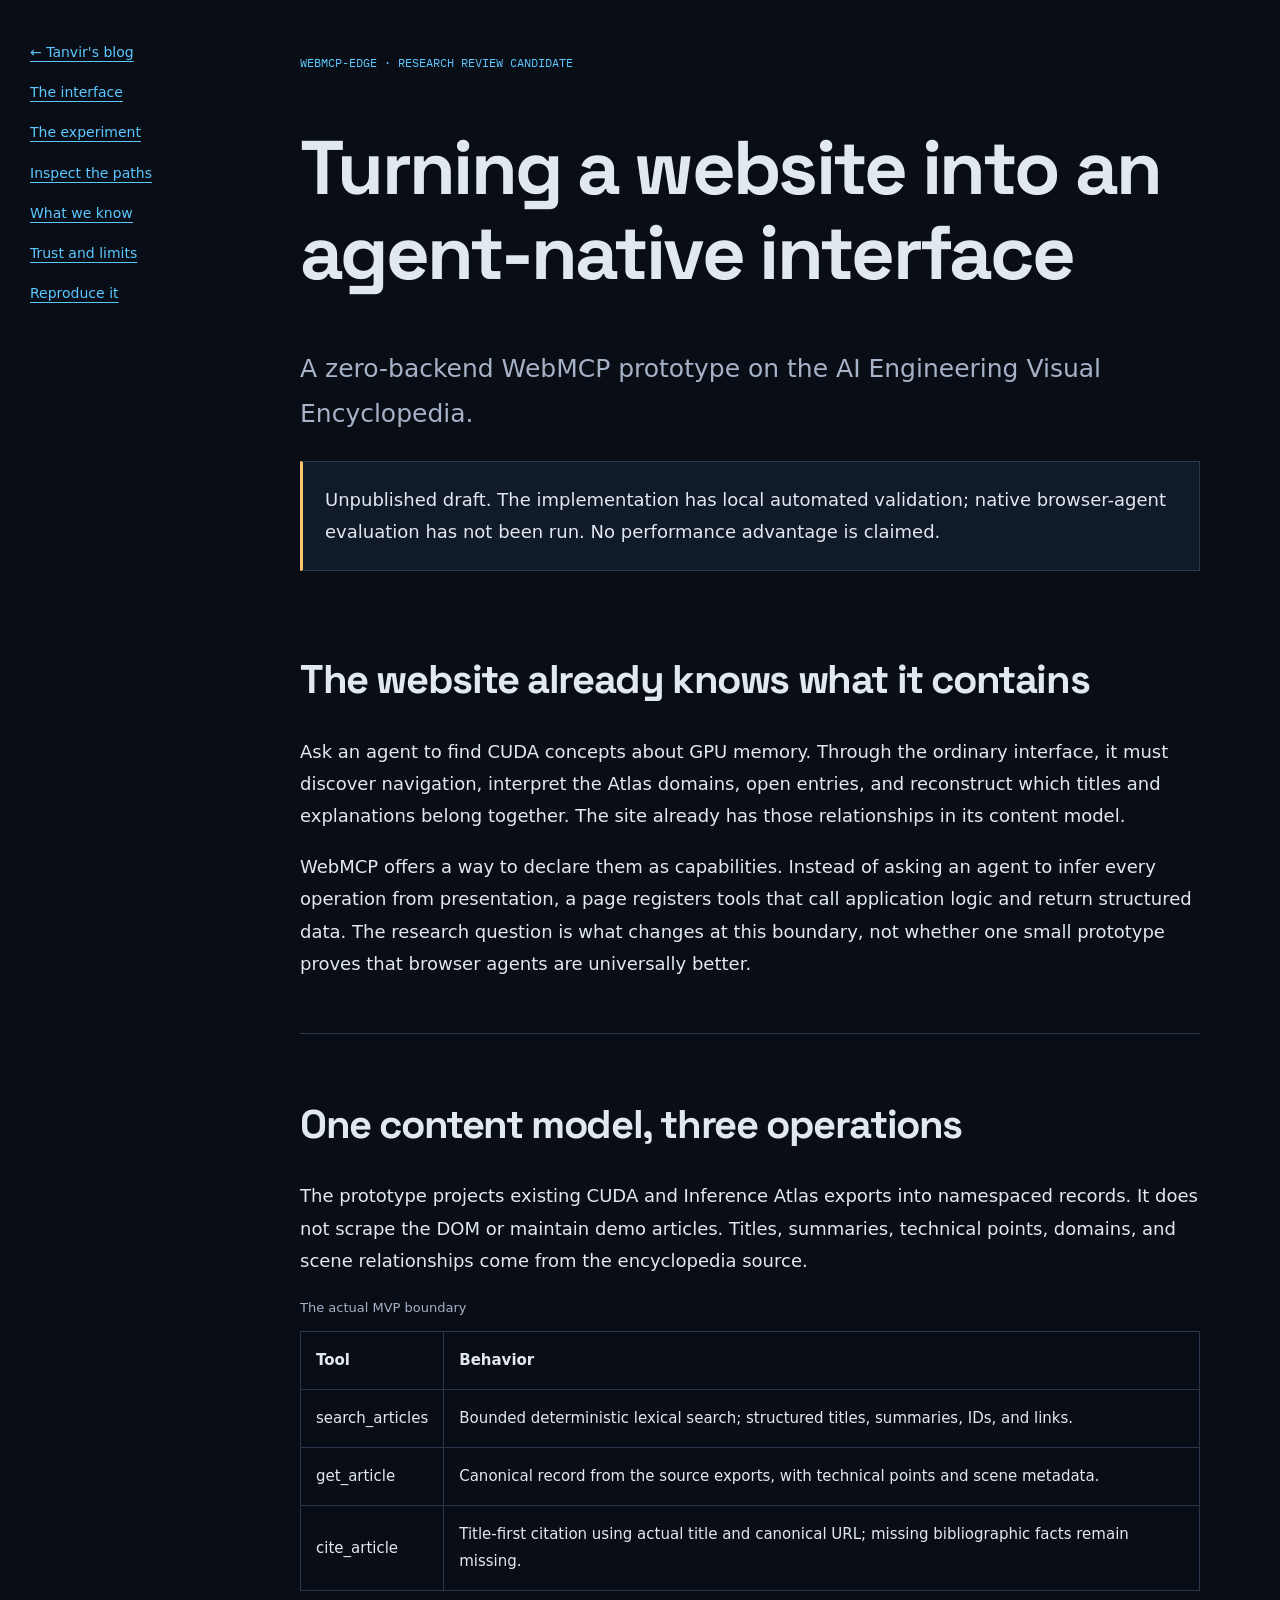
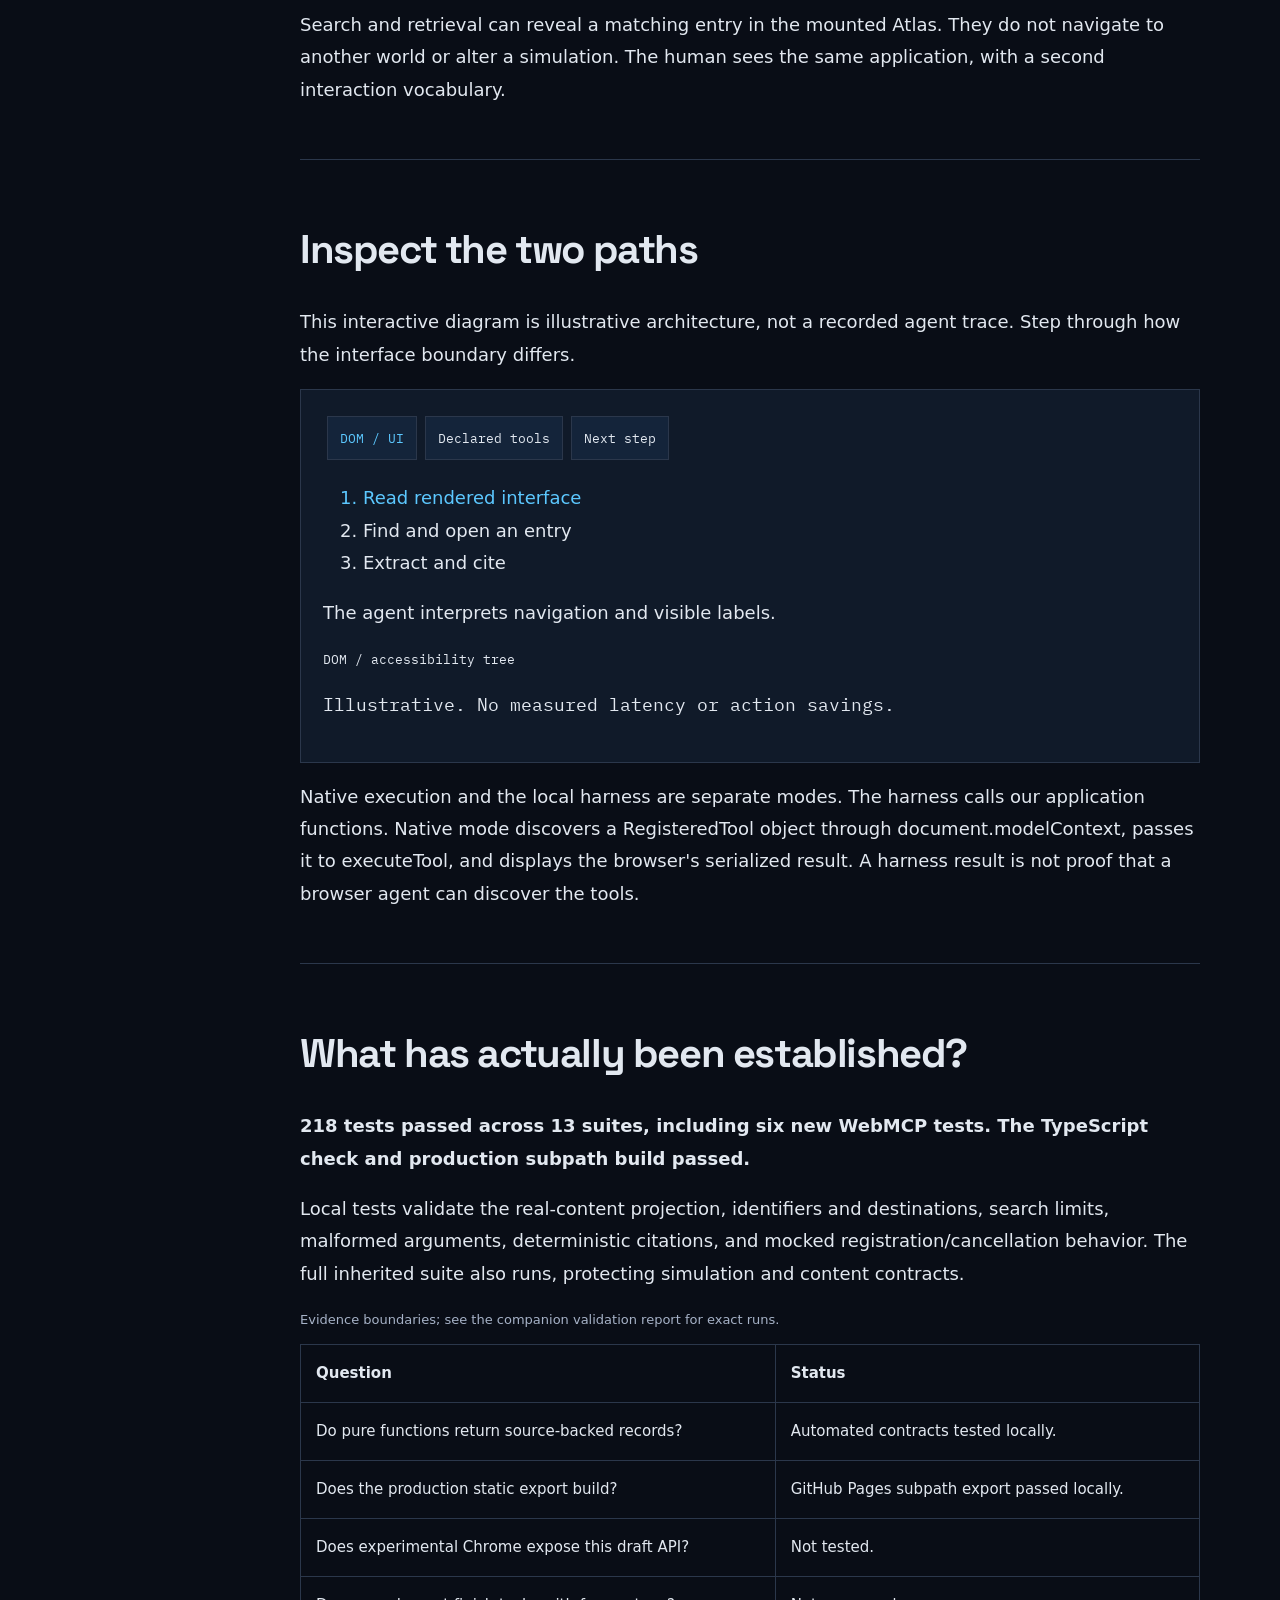
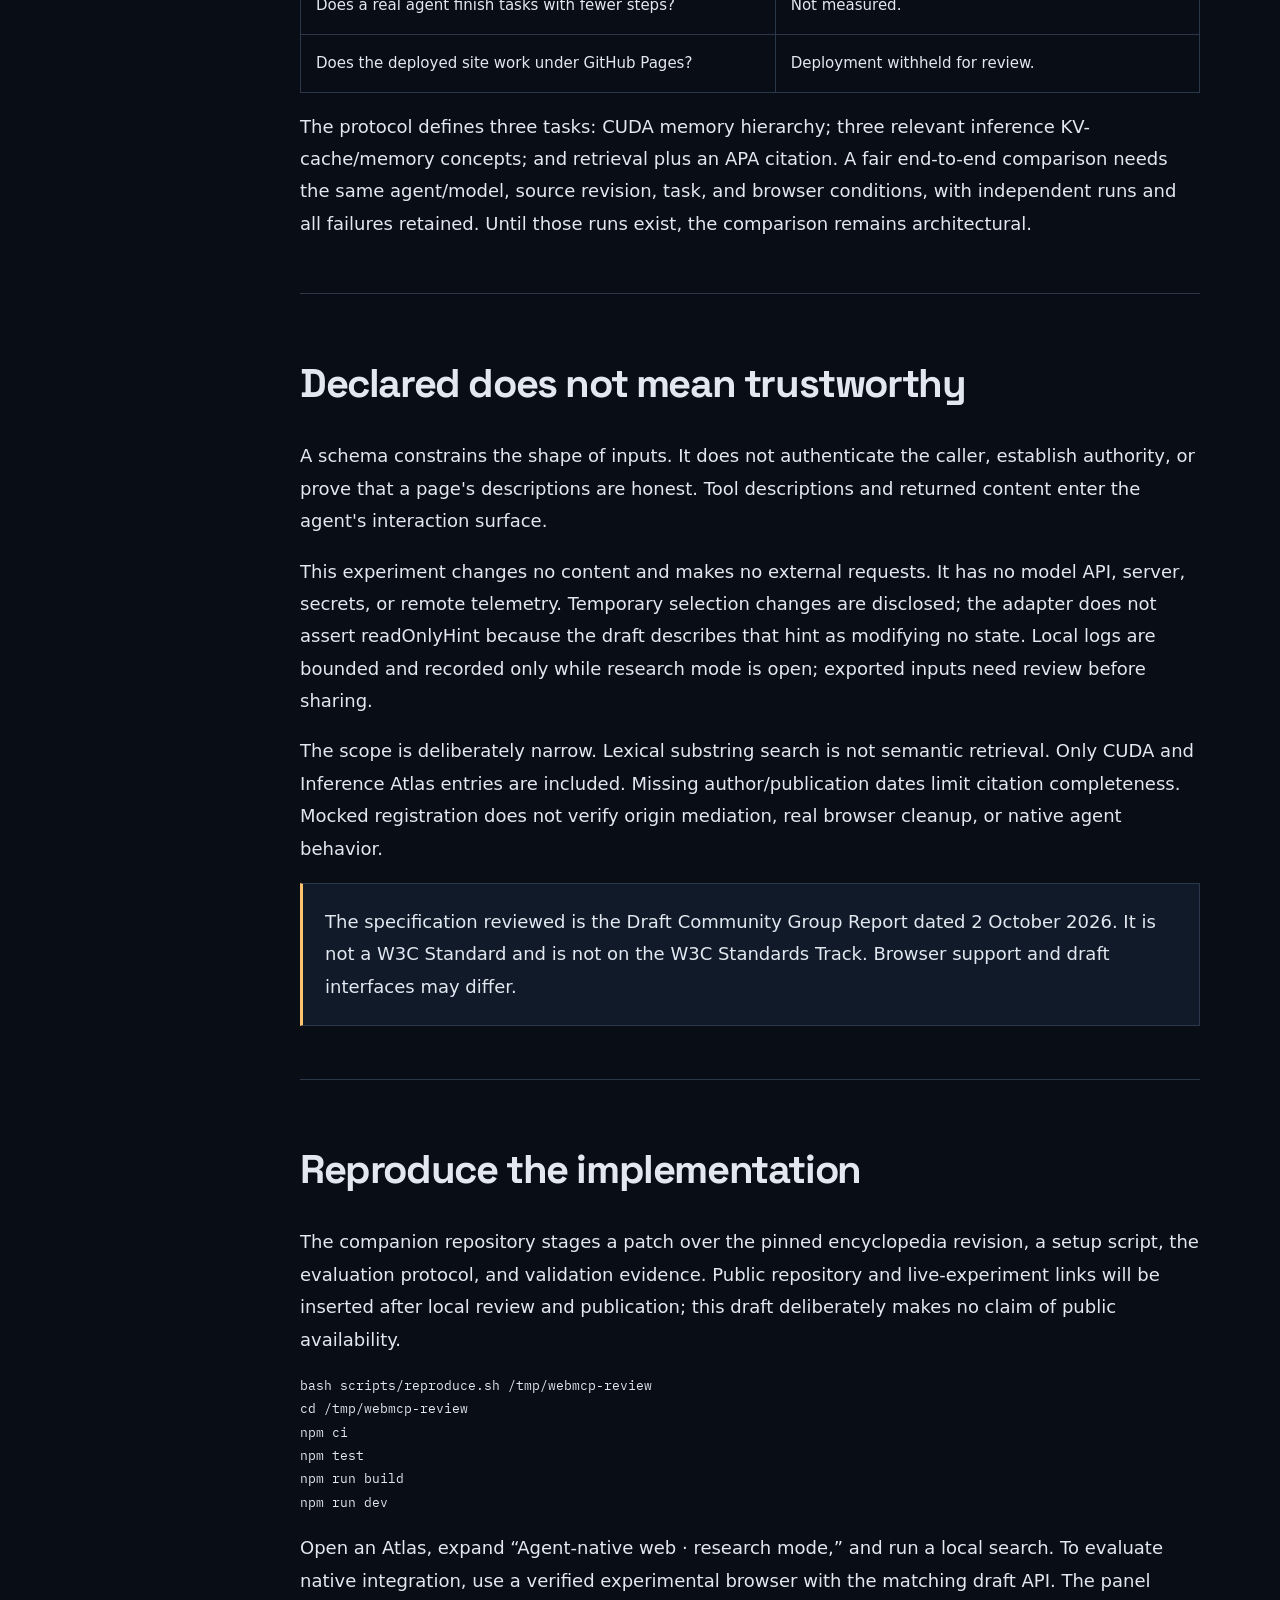
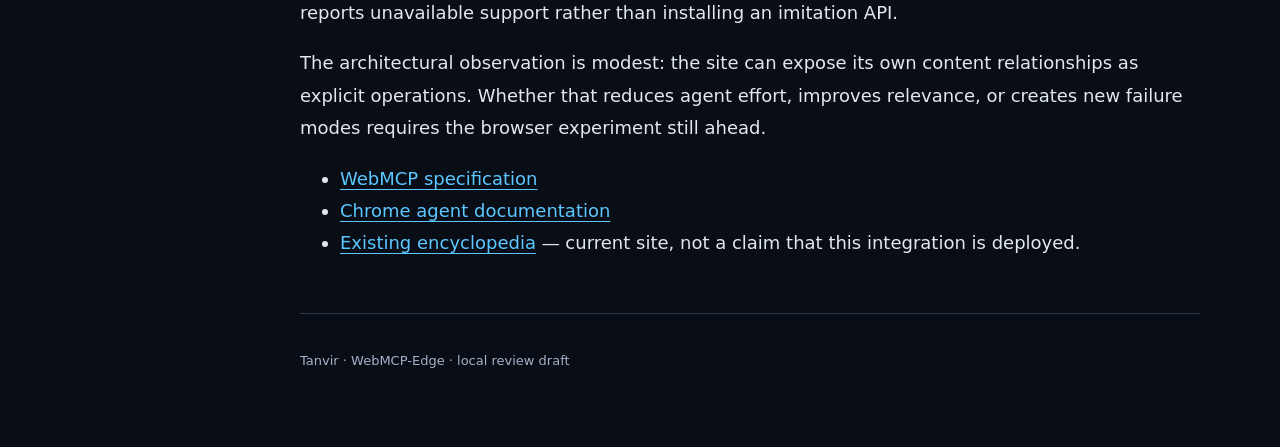
==== blog/index.html @ 154c540c "Prepare WebMCP research article and reproducible local review package" ====
<!doctype html><html lang="en"><head><meta charset="utf-8"><meta name="viewport" content="width=device-width,initial-scale=1"><title>WebMCP: Turning a Website into an Agent-Native Interface</title><meta name="description" content="A zero-backend research prototype on real CUDA and Inference content, with explicit tools, local validation, and a reproducible evaluation protocol."><link rel="stylesheet" href="assets/article.css"></head><body><a class="skip" href="#main">Skip to article</a><div class="layout"><aside><a href="https://mailtotanvir.github.io/">← Tanvir's blog</a><nav><a href="#interface">The interface</a><a href="#experiment">The experiment</a><a href="#trace">Inspect the paths</a><a href="#evidence">What we know</a><a href="#trust">Trust and limits</a><a href="#reproduce">Reproduce it</a></nav></aside><main id="main"><header><p class="kicker">WebMCP-Edge · research review candidate</p><h1>Turning a website into an agent-native interface</h1><p class="deck">A zero-backend WebMCP prototype on the AI Engineering Visual Encyclopedia.</p><p class="note">Unpublished draft. The implementation has local automated validation; native browser-agent evaluation has not been run. No performance advantage is claimed.</p></header><section id="interface"><h2>The website already knows what it contains</h2><p>Ask an agent to find CUDA concepts about GPU memory. Through the ordinary interface, it must discover navigation, interpret the Atlas domains, open entries, and reconstruct which titles and explanations belong together. The site already has those relationships in its content model.</p><p>WebMCP offers a way to declare them as capabilities. Instead of asking an agent to infer every operation from presentation, a page registers tools that call application logic and return structured data. The research question is what changes at this boundary, not whether one small prototype proves that browser agents are universally better.</p></section><section id="experiment"><h2>One content model, three operations</h2><p>The prototype projects existing CUDA and Inference Atlas exports into namespaced records. It does not scrape the DOM or maintain demo articles. Titles, summaries, technical points, domains, and scene relationships come from the encyclopedia source.</p><table><caption>The actual MVP boundary</caption><tr><th>Tool</th><th>Behavior</th></tr><tr><td>search_articles</td><td>Bounded deterministic lexical search; structured titles, summaries, IDs, and links.</td></tr><tr><td>get_article</td><td>Canonical record from the source exports, with technical points and scene metadata.</td></tr><tr><td>cite_article</td><td>Title-first citation using actual title and canonical URL; missing bibliographic facts remain missing.</td></tr></table><p>Search and retrieval can reveal a matching entry in the mounted Atlas. They do not navigate to another world or alter a simulation. The human sees the same application, with a second interaction vocabulary.</p></section><section id="trace"><h2>Inspect the two paths</h2><p>This interactive diagram is illustrative architecture, not a recorded agent trace. Step through how the interface boundary differs.</p><div class="instrument"><div class="controls"><button data-path="dom" aria-pressed="true">DOM / UI</button><button data-path="tools" aria-pressed="false">Declared tools</button><button id="step">Next step</button></div><ol id="stages"></ol><p id="explanation" aria-live="polite"></p><pre id="payload"></pre><p class="caption">Illustrative. No measured latency or action savings.</p></div><p>Native execution and the local harness are separate modes. The harness calls our application functions. Native mode discovers a RegisteredTool object through document.modelContext, passes it to executeTool, and displays the browser's serialized result. A harness result is not proof that a browser agent can discover the tools.</p></section><section id="evidence"><h2>What has actually been established?</h2><p><strong>218 tests passed across 13 suites, including six new WebMCP tests. The TypeScript check and production subpath build passed.</strong></p><p>Local tests validate the real-content projection, identifiers and destinations, search limits, malformed arguments, deterministic citations, and mocked registration/cancellation behavior. The full inherited suite also runs, protecting simulation and content contracts.</p><table><caption>Evidence boundaries; see the companion validation report for exact runs.</caption><tr><th>Question</th><th>Status</th></tr><tr><td>Do pure functions return source-backed records?</td><td>Automated contracts tested locally.</td></tr><tr><td>Does the production static export build?</td><td>GitHub Pages subpath export passed locally.</td></tr><tr><td>Does experimental Chrome expose this draft API?</td><td>Not tested.</td></tr><tr><td>Does a real agent finish tasks with fewer steps?</td><td>Not measured.</td></tr><tr><td>Does the deployed site work under GitHub Pages?</td><td>Deployment withheld for review.</td></tr></table><p>The protocol defines three tasks: CUDA memory hierarchy; three relevant inference KV-cache/memory concepts; and retrieval plus an APA citation. A fair end-to-end comparison needs the same agent/model, source revision, task, and browser conditions, with independent runs and all failures retained. Until those runs exist, the comparison remains architectural.</p></section><section id="trust"><h2>Declared does not mean trustworthy</h2><p>A schema constrains the shape of inputs. It does not authenticate the caller, establish authority, or prove that a page's descriptions are honest. Tool descriptions and returned content enter the agent's interaction surface.</p><p>This experiment changes no content and makes no external requests. It has no model API, server, secrets, or remote telemetry. Temporary selection changes are disclosed; the adapter does not assert readOnlyHint because the draft describes that hint as modifying no state. Local logs are bounded and recorded only while research mode is open; exported inputs need review before sharing.</p><p>The scope is deliberately narrow. Lexical substring search is not semantic retrieval. Only CUDA and Inference Atlas entries are included. Missing author/publication dates limit citation completeness. Mocked registration does not verify origin mediation, real browser cleanup, or native agent behavior.</p><p class="note">The specification reviewed is the Draft Community Group Report dated 2 October 2026. It is not a W3C Standard and is not on the W3C Standards Track. Browser support and draft interfaces may differ.</p></section><section id="reproduce"><h2>Reproduce the implementation</h2><p>The companion repository stages a patch over the pinned encyclopedia revision, a setup script, the evaluation protocol, and validation evidence. Public repository and live-experiment links will be inserted after local review and publication; this draft deliberately makes no claim of public availability.</p><pre>bash scripts/reproduce.sh /tmp/webmcp-review
cd /tmp/webmcp-review
npm ci
npm test
npm run build
npm run dev</pre><p>Open an Atlas, expand “Agent-native web · research mode,” and run a local search. To evaluate native integration, use a verified experimental browser with the matching draft API. The panel reports unavailable support rather than installing an imitation API.</p><p>The architectural observation is modest: the site can expose its own content relationships as explicit operations. Whether that reduces agent effort, improves relevance, or creates new failure modes requires the browser experiment still ahead.</p><ul><li><a href="https://webmachinelearning.github.io/webmcp/">WebMCP specification</a></li><li><a href="https://developer.chrome.com/docs/ai/agents">Chrome agent documentation</a></li><li><a href="https://mailtotanvir.github.io/AI-Engineering-Visual-Guide/">Existing encyclopedia</a> — current site, not a claim that this integration is deployed.</li></ul></section><footer>Tanvir · WebMCP-Edge · local review draft</footer></main></div><script src="assets/article.js"></script></body></html>
---- blog/assets/article.css ----
@import url('https://fonts.googleapis.com/css2?family=Space+Grotesk:wght@400;500;600;700&family=IBM+Plex+Mono:wght@400;500&display=swap');
:root{color-scheme:dark;--bg:#090d16;--ink:#e2e8f0;--muted:#a6b2c7;--line:#2b374b;--accent:#5cc8ff}*{box-sizing:border-box}body{margin:0;background:var(--bg);color:var(--ink);font:18px/1.8 system-ui,sans-serif}a{color:var(--accent);text-underline-offset:4px}.layout{max-width:1350px;margin:auto;display:grid;grid-template-columns:220px minmax(0,900px);gap:50px;padding:40px 30px}aside{position:sticky;top:30px;height:max-content;font-size:14px}nav a{display:block;margin:15px 0}h1,h2{font-family:'Space Grotesk',system-ui,sans-serif;line-height:1.12;letter-spacing:-.035em}h1{font-size:clamp(42px,6vw,76px)}h2{font-size:clamp(28px,4vw,40px)}.kicker,.caption,pre,button{font-family:'IBM Plex Mono',monospace}.kicker{font-size:12px;color:var(--accent);text-transform:uppercase}.deck{font-size:25px;color:var(--muted)}section{padding:35px 0;border-bottom:1px solid var(--line);scroll-margin-top:25px}.note,.instrument{padding:22px;border:1px solid var(--line);background:#101a29}.note{border-left:3px solid #ffc46b}table{border-collapse:collapse;width:100%;font-size:15px}td,th{border:1px solid var(--line);padding:15px;text-align:left}caption{font-size:13px;color:var(--muted);text-align:left;margin-bottom:12px}button{background:#14243a;color:var(--ink);border:1px solid var(--line);padding:12px;cursor:pointer;margin:4px}button[aria-pressed=true],.active{color:var(--accent)}pre{font-size:13px;white-space:pre-wrap;overflow-wrap:anywhere}footer{padding:35px 0;font-size:13px;color:var(--muted)}.skip{position:absolute;top:-100px}.skip:focus{top:10px}a:focus-visible,button:focus-visible{outline:3px solid #ffc46b;outline-offset:4px}@media(max-width:850px){.layout{display:block;padding:24px}aside{position:static}nav{display:flex;flex-wrap:wrap;gap:15px}nav a{margin:0}table{font-size:13px}td,th{padding:8px}}@media(prefers-reduced-motion:no-preference){html{scroll-behavior:smooth}}
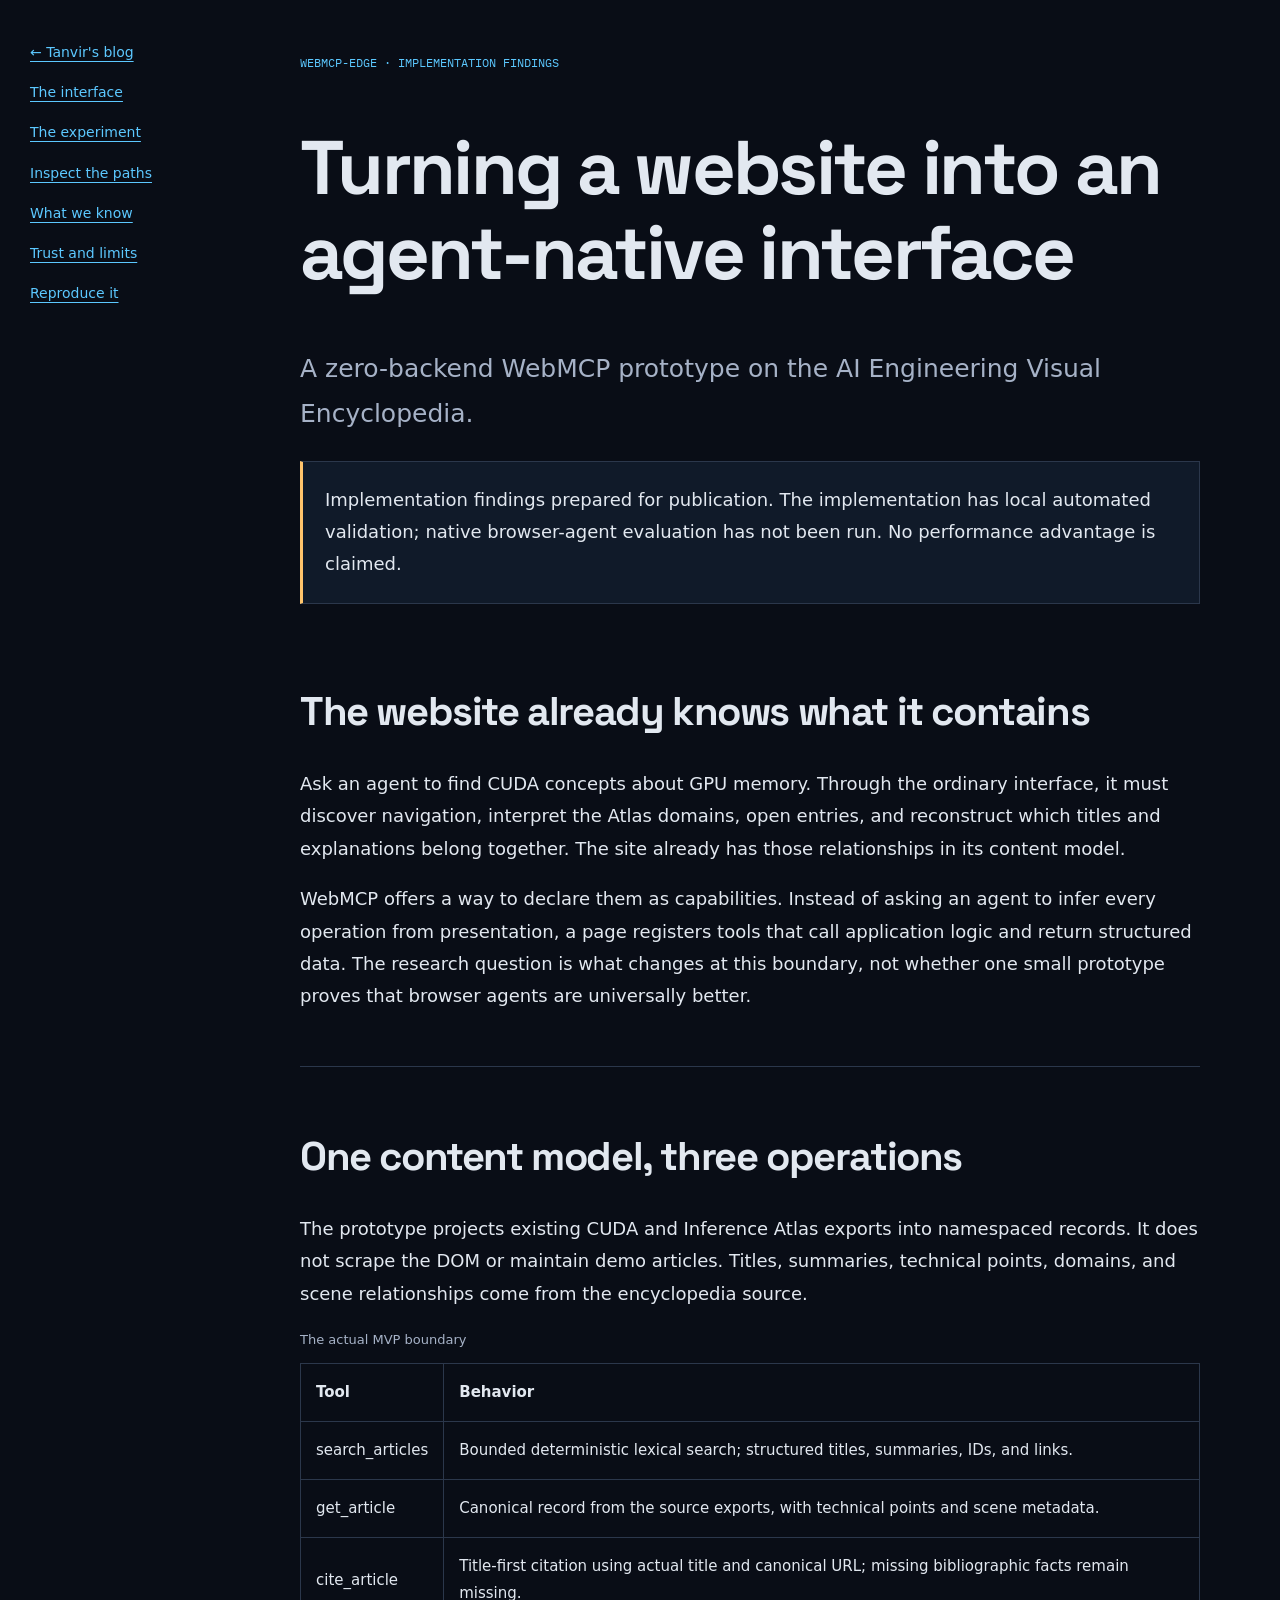
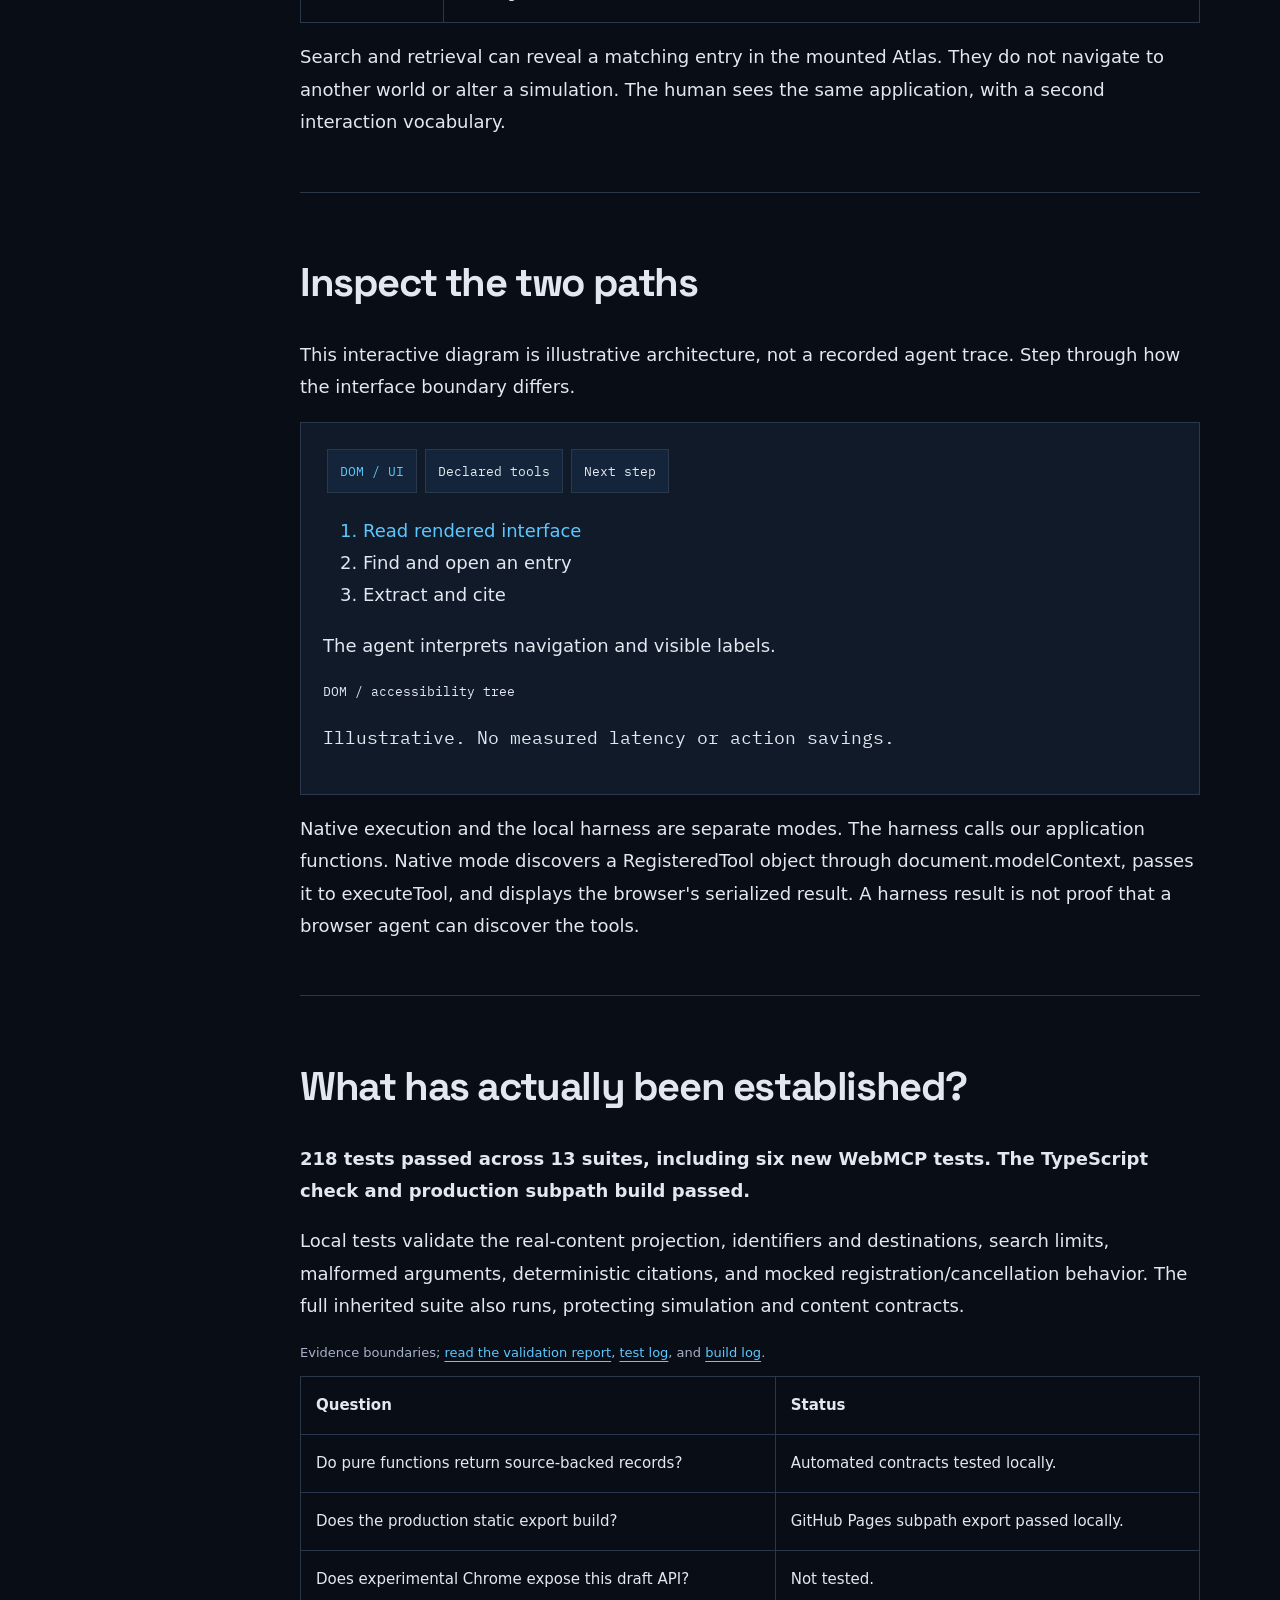
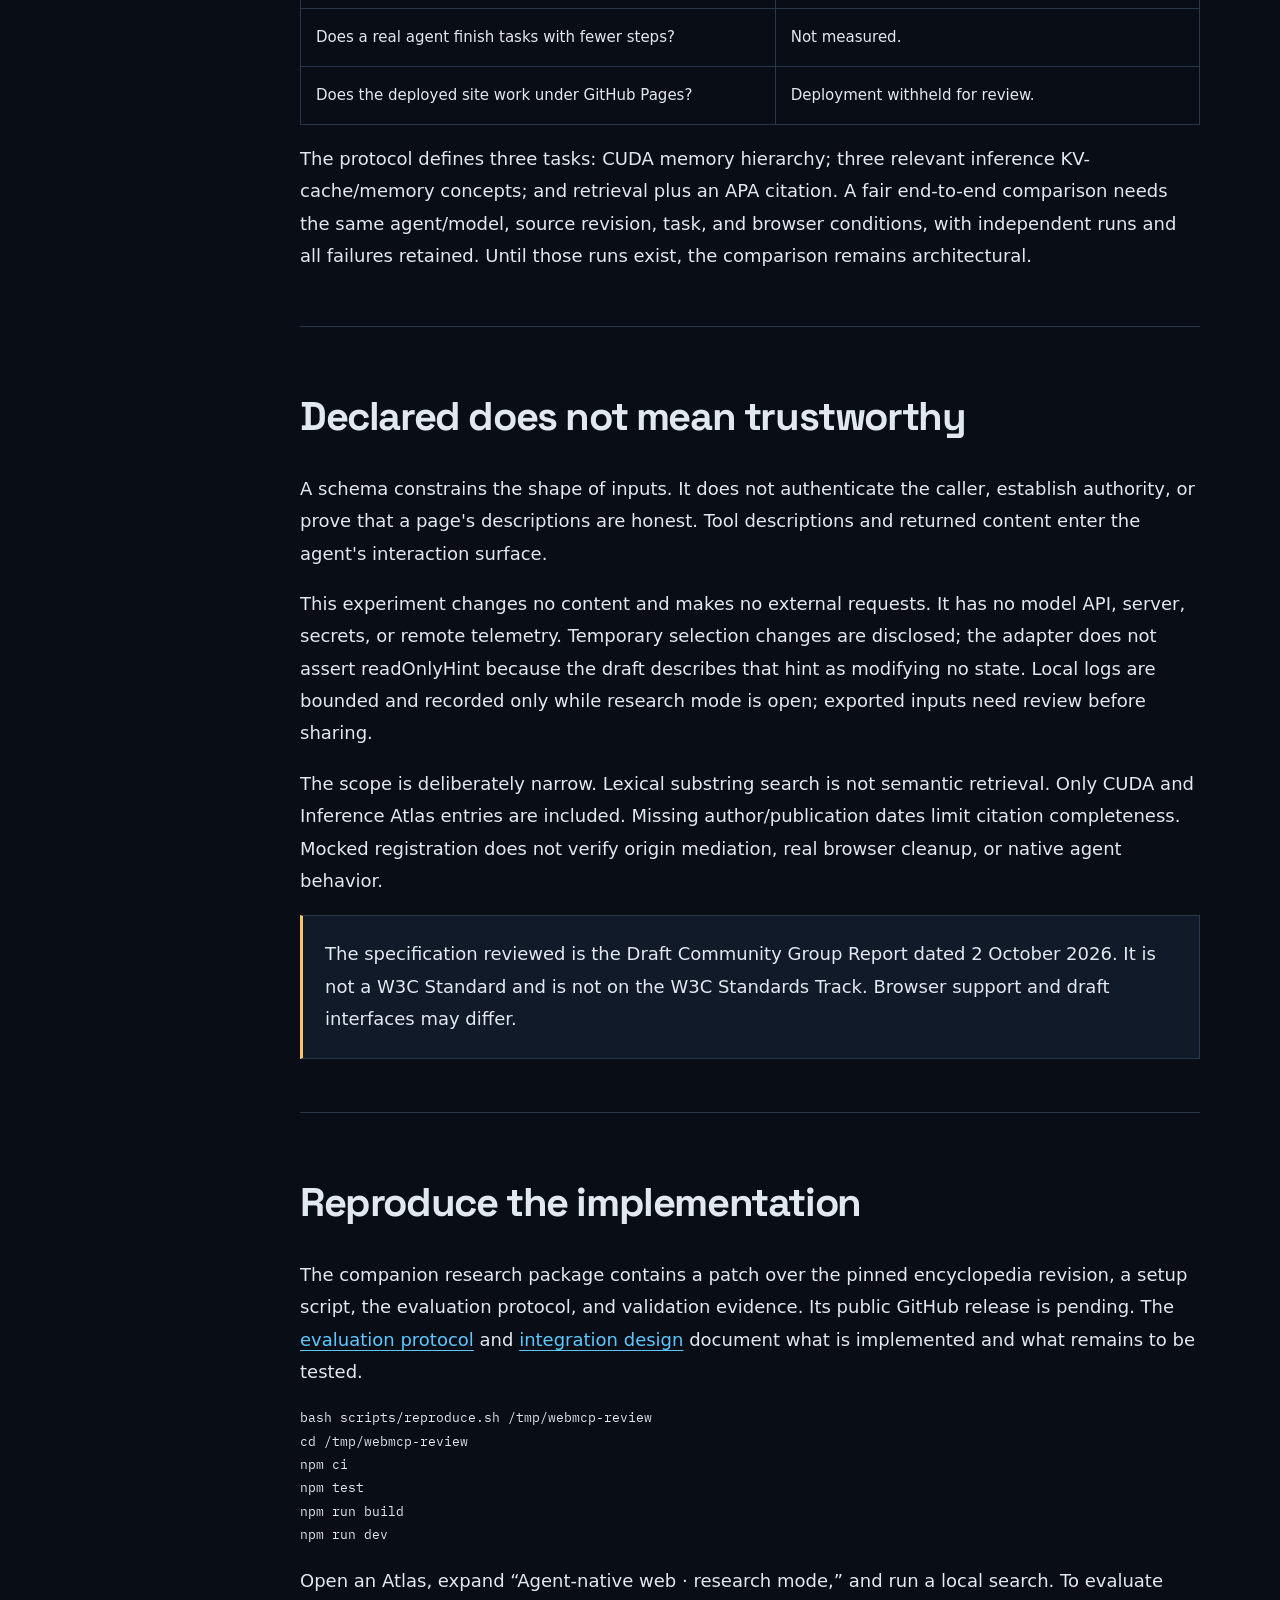
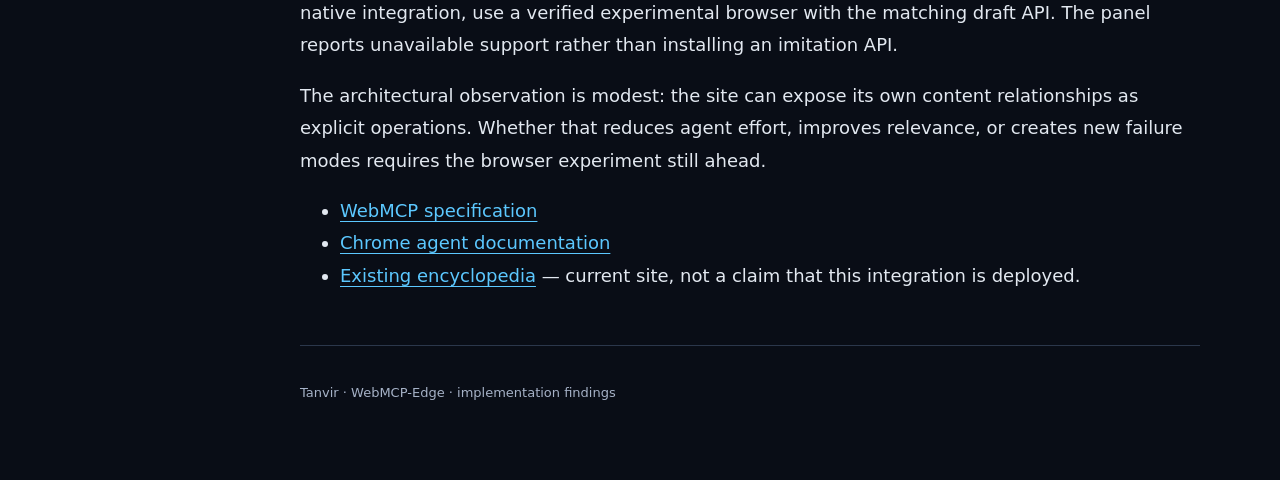
==== commit bfae5d33: "Prepare publication findings with linked evidence and release status" ====
--- a/blog/index.html
+++ b/blog/index.html
@@ -1,6 +1,6 @@
-<!doctype html><html lang="en"><head><meta charset="utf-8"><meta name="viewport" content="width=device-width,initial-scale=1"><title>WebMCP: Turning a Website into an Agent-Native Interface</title><meta name="description" content="A zero-backend research prototype on real CUDA and Inference content, with explicit tools, local validation, and a reproducible evaluation protocol."><link rel="stylesheet" href="assets/article.css"></head><body><a class="skip" href="#main">Skip to article</a><div class="layout"><aside><a href="https://mailtotanvir.github.io/">← Tanvir's blog</a><nav><a href="#interface">The interface</a><a href="#experiment">The experiment</a><a href="#trace">Inspect the paths</a><a href="#evidence">What we know</a><a href="#trust">Trust and limits</a><a href="#reproduce">Reproduce it</a></nav></aside><main id="main"><header><p class="kicker">WebMCP-Edge · research review candidate</p><h1>Turning a website into an agent-native interface</h1><p class="deck">A zero-backend WebMCP prototype on the AI Engineering Visual Encyclopedia.</p><p class="note">Unpublished draft. The implementation has local automated validation; native browser-agent evaluation has not been run. No performance advantage is claimed.</p></header><section id="interface"><h2>The website already knows what it contains</h2><p>Ask an agent to find CUDA concepts about GPU memory. Through the ordinary interface, it must discover navigation, interpret the Atlas domains, open entries, and reconstruct which titles and explanations belong together. The site already has those relationships in its content model.</p><p>WebMCP offers a way to declare them as capabilities. Instead of asking an agent to infer every operation from presentation, a page registers tools that call application logic and return structured data. The research question is what changes at this boundary, not whether one small prototype proves that browser agents are universally better.</p></section><section id="experiment"><h2>One content model, three operations</h2><p>The prototype projects existing CUDA and Inference Atlas exports into namespaced records. It does not scrape the DOM or maintain demo articles. Titles, summaries, technical points, domains, and scene relationships come from the encyclopedia source.</p><table><caption>The actual MVP boundary</caption><tr><th>Tool</th><th>Behavior</th></tr><tr><td>search_articles</td><td>Bounded deterministic lexical search; structured titles, summaries, IDs, and links.</td></tr><tr><td>get_article</td><td>Canonical record from the source exports, with technical points and scene metadata.</td></tr><tr><td>cite_article</td><td>Title-first citation using actual title and canonical URL; missing bibliographic facts remain missing.</td></tr></table><p>Search and retrieval can reveal a matching entry in the mounted Atlas. They do not navigate to another world or alter a simulation. The human sees the same application, with a second interaction vocabulary.</p></section><section id="trace"><h2>Inspect the two paths</h2><p>This interactive diagram is illustrative architecture, not a recorded agent trace. Step through how the interface boundary differs.</p><div class="instrument"><div class="controls"><button data-path="dom" aria-pressed="true">DOM / UI</button><button data-path="tools" aria-pressed="false">Declared tools</button><button id="step">Next step</button></div><ol id="stages"></ol><p id="explanation" aria-live="polite"></p><pre id="payload"></pre><p class="caption">Illustrative. No measured latency or action savings.</p></div><p>Native execution and the local harness are separate modes. The harness calls our application functions. Native mode discovers a RegisteredTool object through document.modelContext, passes it to executeTool, and displays the browser's serialized result. A harness result is not proof that a browser agent can discover the tools.</p></section><section id="evidence"><h2>What has actually been established?</h2><p><strong>218 tests passed across 13 suites, including six new WebMCP tests. The TypeScript check and production subpath build passed.</strong></p><p>Local tests validate the real-content projection, identifiers and destinations, search limits, malformed arguments, deterministic citations, and mocked registration/cancellation behavior. The full inherited suite also runs, protecting simulation and content contracts.</p><table><caption>Evidence boundaries; see the companion validation report for exact runs.</caption><tr><th>Question</th><th>Status</th></tr><tr><td>Do pure functions return source-backed records?</td><td>Automated contracts tested locally.</td></tr><tr><td>Does the production static export build?</td><td>GitHub Pages subpath export passed locally.</td></tr><tr><td>Does experimental Chrome expose this draft API?</td><td>Not tested.</td></tr><tr><td>Does a real agent finish tasks with fewer steps?</td><td>Not measured.</td></tr><tr><td>Does the deployed site work under GitHub Pages?</td><td>Deployment withheld for review.</td></tr></table><p>The protocol defines three tasks: CUDA memory hierarchy; three relevant inference KV-cache/memory concepts; and retrieval plus an APA citation. A fair end-to-end comparison needs the same agent/model, source revision, task, and browser conditions, with independent runs and all failures retained. Until those runs exist, the comparison remains architectural.</p></section><section id="trust"><h2>Declared does not mean trustworthy</h2><p>A schema constrains the shape of inputs. It does not authenticate the caller, establish authority, or prove that a page's descriptions are honest. Tool descriptions and returned content enter the agent's interaction surface.</p><p>This experiment changes no content and makes no external requests. It has no model API, server, secrets, or remote telemetry. Temporary selection changes are disclosed; the adapter does not assert readOnlyHint because the draft describes that hint as modifying no state. Local logs are bounded and recorded only while research mode is open; exported inputs need review before sharing.</p><p>The scope is deliberately narrow. Lexical substring search is not semantic retrieval. Only CUDA and Inference Atlas entries are included. Missing author/publication dates limit citation completeness. Mocked registration does not verify origin mediation, real browser cleanup, or native agent behavior.</p><p class="note">The specification reviewed is the Draft Community Group Report dated 2 October 2026. It is not a W3C Standard and is not on the W3C Standards Track. Browser support and draft interfaces may differ.</p></section><section id="reproduce"><h2>Reproduce the implementation</h2><p>The companion repository stages a patch over the pinned encyclopedia revision, a setup script, the evaluation protocol, and validation evidence. Public repository and live-experiment links will be inserted after local review and publication; this draft deliberately makes no claim of public availability.</p><pre>bash scripts/reproduce.sh /tmp/webmcp-review
+<!doctype html><html lang="en"><head><meta charset="utf-8"><meta name="viewport" content="width=device-width,initial-scale=1"><title>WebMCP: Turning a Website into an Agent-Native Interface</title><meta name="description" content="A zero-backend research prototype on real CUDA and Inference content, with explicit tools, local validation, and a reproducible evaluation protocol."><link rel="canonical" href="https://mailtotanvir.github.io/webmcp-edge/"><meta property="og:title" content="WebMCP: Turning a Website into an Agent-Native Interface"><meta property="og:description" content="A frontend-only prototype, its verified local contracts, and the browser-agent evidence still needed."><meta property="og:type" content="article"><link rel="stylesheet" href="assets/article.css"></head><body><a class="skip" href="#main">Skip to article</a><div class="layout"><aside><a href="https://mailtotanvir.github.io/">← Tanvir's blog</a><nav><a href="#interface">The interface</a><a href="#experiment">The experiment</a><a href="#trace">Inspect the paths</a><a href="#evidence">What we know</a><a href="#trust">Trust and limits</a><a href="#reproduce">Reproduce it</a></nav></aside><main id="main"><header><p class="kicker">WebMCP-Edge · implementation findings</p><h1>Turning a website into an agent-native interface</h1><p class="deck">A zero-backend WebMCP prototype on the AI Engineering Visual Encyclopedia.</p><p class="note">Implementation findings prepared for publication. The implementation has local automated validation; native browser-agent evaluation has not been run. No performance advantage is claimed.</p></header><section id="interface"><h2>The website already knows what it contains</h2><p>Ask an agent to find CUDA concepts about GPU memory. Through the ordinary interface, it must discover navigation, interpret the Atlas domains, open entries, and reconstruct which titles and explanations belong together. The site already has those relationships in its content model.</p><p>WebMCP offers a way to declare them as capabilities. Instead of asking an agent to infer every operation from presentation, a page registers tools that call application logic and return structured data. The research question is what changes at this boundary, not whether one small prototype proves that browser agents are universally better.</p></section><section id="experiment"><h2>One content model, three operations</h2><p>The prototype projects existing CUDA and Inference Atlas exports into namespaced records. It does not scrape the DOM or maintain demo articles. Titles, summaries, technical points, domains, and scene relationships come from the encyclopedia source.</p><table><caption>The actual MVP boundary</caption><tr><th>Tool</th><th>Behavior</th></tr><tr><td>search_articles</td><td>Bounded deterministic lexical search; structured titles, summaries, IDs, and links.</td></tr><tr><td>get_article</td><td>Canonical record from the source exports, with technical points and scene metadata.</td></tr><tr><td>cite_article</td><td>Title-first citation using actual title and canonical URL; missing bibliographic facts remain missing.</td></tr></table><p>Search and retrieval can reveal a matching entry in the mounted Atlas. They do not navigate to another world or alter a simulation. The human sees the same application, with a second interaction vocabulary.</p></section><section id="trace"><h2>Inspect the two paths</h2><p>This interactive diagram is illustrative architecture, not a recorded agent trace. Step through how the interface boundary differs.</p><div class="instrument"><div class="controls"><button data-path="dom" aria-pressed="true">DOM / UI</button><button data-path="tools" aria-pressed="false">Declared tools</button><button id="step">Next step</button></div><ol id="stages"></ol><p id="explanation" aria-live="polite"></p><pre id="payload"></pre><p class="caption">Illustrative. No measured latency or action savings.</p></div><p>Native execution and the local harness are separate modes. The harness calls our application functions. Native mode discovers a RegisteredTool object through document.modelContext, passes it to executeTool, and displays the browser's serialized result. A harness result is not proof that a browser agent can discover the tools.</p></section><section id="evidence"><h2>What has actually been established?</h2><p><strong>218 tests passed across 13 suites, including six new WebMCP tests. The TypeScript check and production subpath build passed.</strong></p><p>Local tests validate the real-content projection, identifiers and destinations, search limits, malformed arguments, deterministic citations, and mocked registration/cancellation behavior. The full inherited suite also runs, protecting simulation and content contracts.</p><table><caption>Evidence boundaries; <a href="evidence/validation.md">read the validation report</a>, <a href="evidence/tests.log">test log</a>, and <a href="evidence/build.log">build log</a>.</caption><tr><th>Question</th><th>Status</th></tr><tr><td>Do pure functions return source-backed records?</td><td>Automated contracts tested locally.</td></tr><tr><td>Does the production static export build?</td><td>GitHub Pages subpath export passed locally.</td></tr><tr><td>Does experimental Chrome expose this draft API?</td><td>Not tested.</td></tr><tr><td>Does a real agent finish tasks with fewer steps?</td><td>Not measured.</td></tr><tr><td>Does the deployed site work under GitHub Pages?</td><td>Deployment withheld for review.</td></tr></table><p>The protocol defines three tasks: CUDA memory hierarchy; three relevant inference KV-cache/memory concepts; and retrieval plus an APA citation. A fair end-to-end comparison needs the same agent/model, source revision, task, and browser conditions, with independent runs and all failures retained. Until those runs exist, the comparison remains architectural.</p></section><section id="trust"><h2>Declared does not mean trustworthy</h2><p>A schema constrains the shape of inputs. It does not authenticate the caller, establish authority, or prove that a page's descriptions are honest. Tool descriptions and returned content enter the agent's interaction surface.</p><p>This experiment changes no content and makes no external requests. It has no model API, server, secrets, or remote telemetry. Temporary selection changes are disclosed; the adapter does not assert readOnlyHint because the draft describes that hint as modifying no state. Local logs are bounded and recorded only while research mode is open; exported inputs need review before sharing.</p><p>The scope is deliberately narrow. Lexical substring search is not semantic retrieval. Only CUDA and Inference Atlas entries are included. Missing author/publication dates limit citation completeness. Mocked registration does not verify origin mediation, real browser cleanup, or native agent behavior.</p><p class="note">The specification reviewed is the Draft Community Group Report dated 2 October 2026. It is not a W3C Standard and is not on the W3C Standards Track. Browser support and draft interfaces may differ.</p></section><section id="reproduce"><h2>Reproduce the implementation</h2><p>The companion research package contains a patch over the pinned encyclopedia revision, a setup script, the evaluation protocol, and validation evidence. Its public GitHub release is pending. The <a href="evidence/protocol.md">evaluation protocol</a> and <a href="design.md">integration design</a> document what is implemented and what remains to be tested.</p><pre>bash scripts/reproduce.sh /tmp/webmcp-review
 cd /tmp/webmcp-review
 npm ci
 npm test
 npm run build
-npm run dev</pre><p>Open an Atlas, expand “Agent-native web · research mode,” and run a local search. To evaluate native integration, use a verified experimental browser with the matching draft API. The panel reports unavailable support rather than installing an imitation API.</p><p>The architectural observation is modest: the site can expose its own content relationships as explicit operations. Whether that reduces agent effort, improves relevance, or creates new failure modes requires the browser experiment still ahead.</p><ul><li><a href="https://webmachinelearning.github.io/webmcp/">WebMCP specification</a></li><li><a href="https://developer.chrome.com/docs/ai/agents">Chrome agent documentation</a></li><li><a href="https://mailtotanvir.github.io/AI-Engineering-Visual-Guide/">Existing encyclopedia</a> — current site, not a claim that this integration is deployed.</li></ul></section><footer>Tanvir · WebMCP-Edge · local review draft</footer></main></div><script src="assets/article.js"></script></body></html>
+npm run dev</pre><p>Open an Atlas, expand “Agent-native web · research mode,” and run a local search. To evaluate native integration, use a verified experimental browser with the matching draft API. The panel reports unavailable support rather than installing an imitation API.</p><p>The architectural observation is modest: the site can expose its own content relationships as explicit operations. Whether that reduces agent effort, improves relevance, or creates new failure modes requires the browser experiment still ahead.</p><ul><li><a href="https://webmachinelearning.github.io/webmcp/">WebMCP specification</a></li><li><a href="https://developer.chrome.com/docs/ai/agents">Chrome agent documentation</a></li><li><a href="https://mailtotanvir.github.io/AI-Engineering-Visual-Guide/">Existing encyclopedia</a> — current site, not a claim that this integration is deployed.</li></ul></section><footer>Tanvir · WebMCP-Edge · implementation findings</footer></main></div><script src="assets/article.js"></script></body></html>
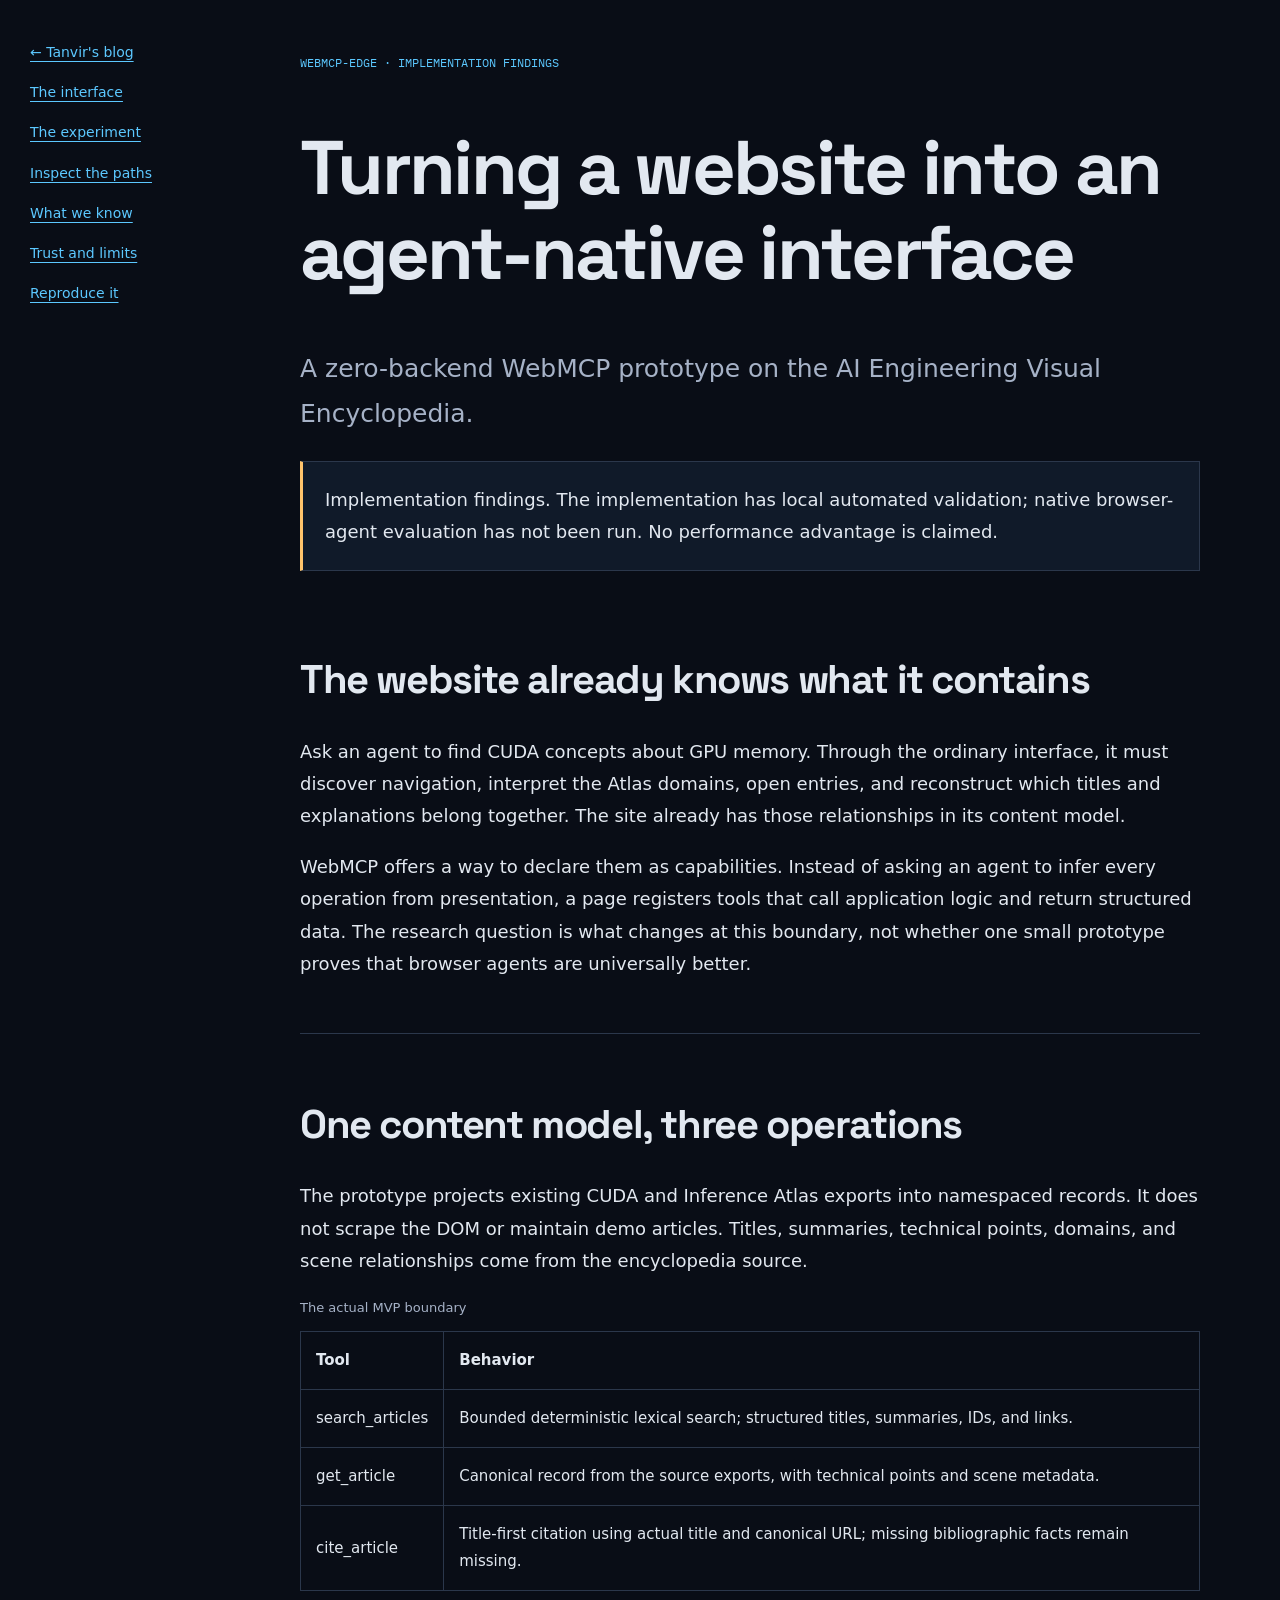
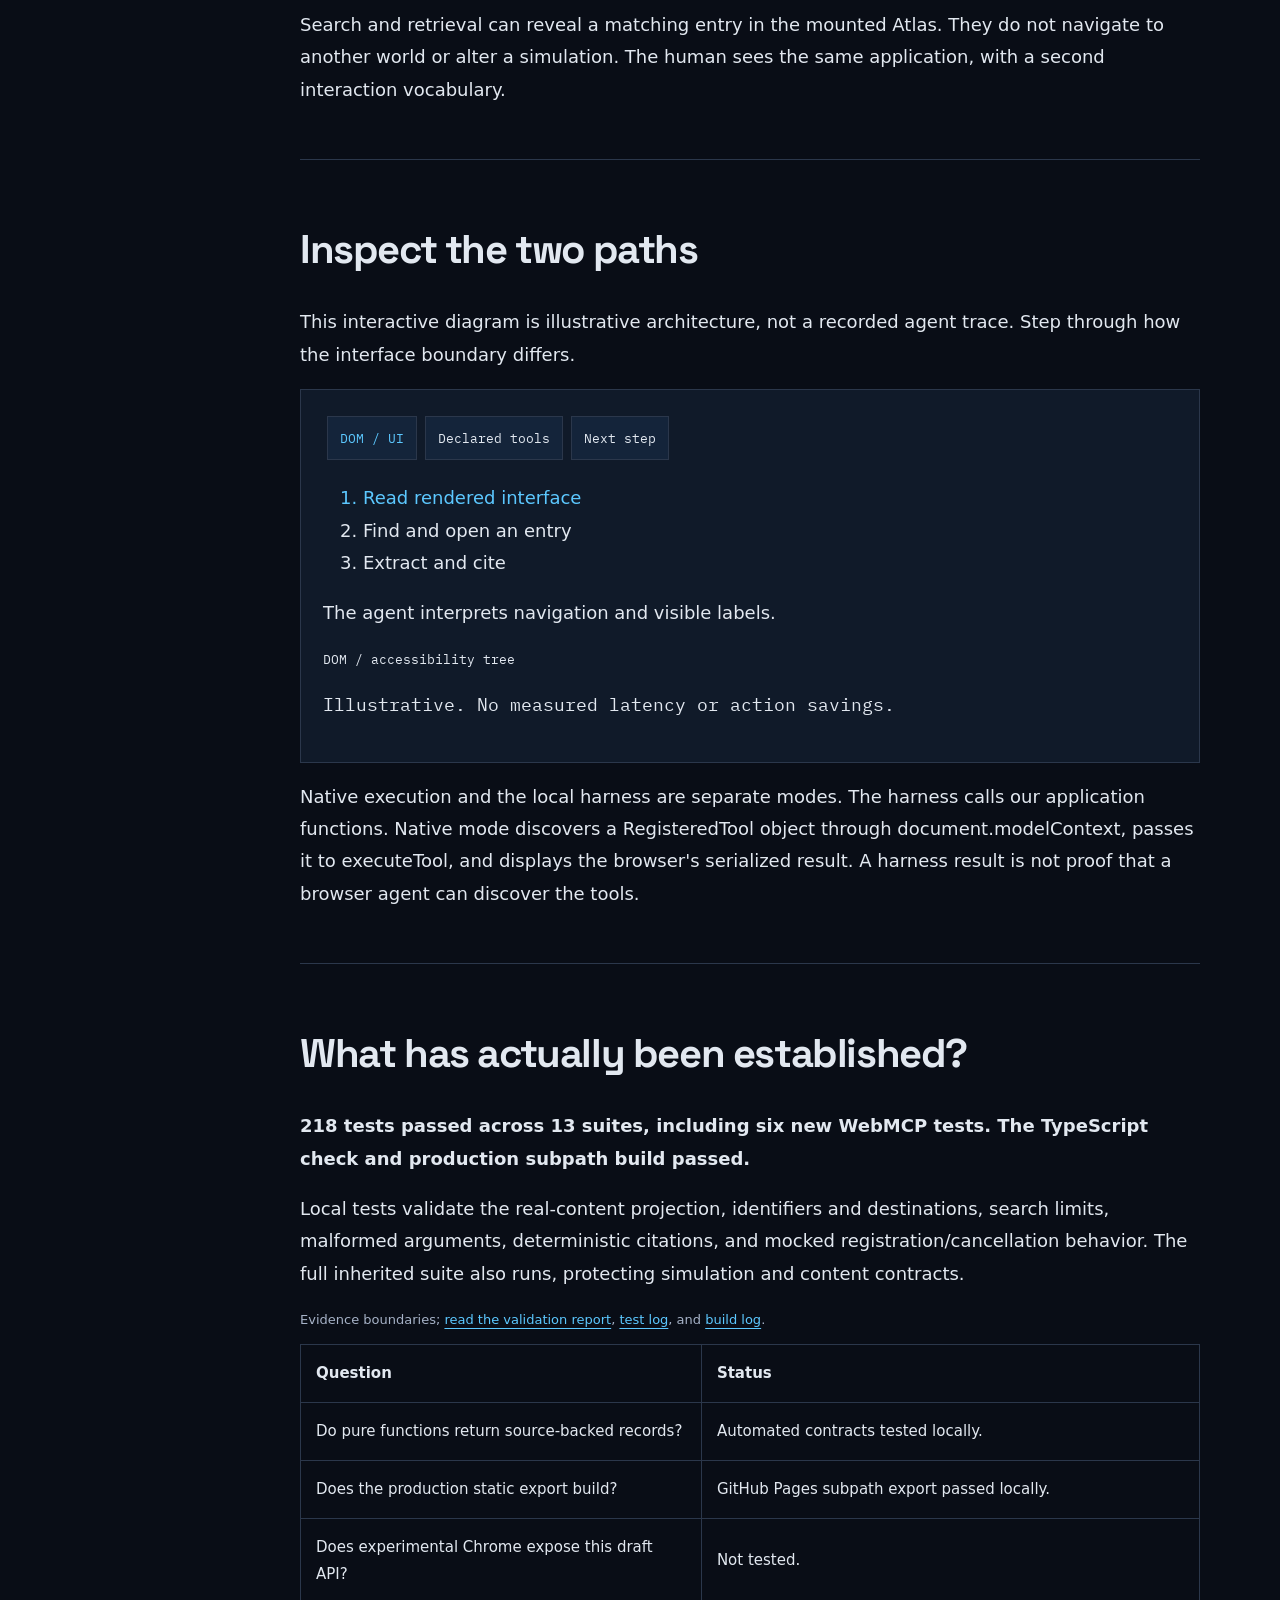
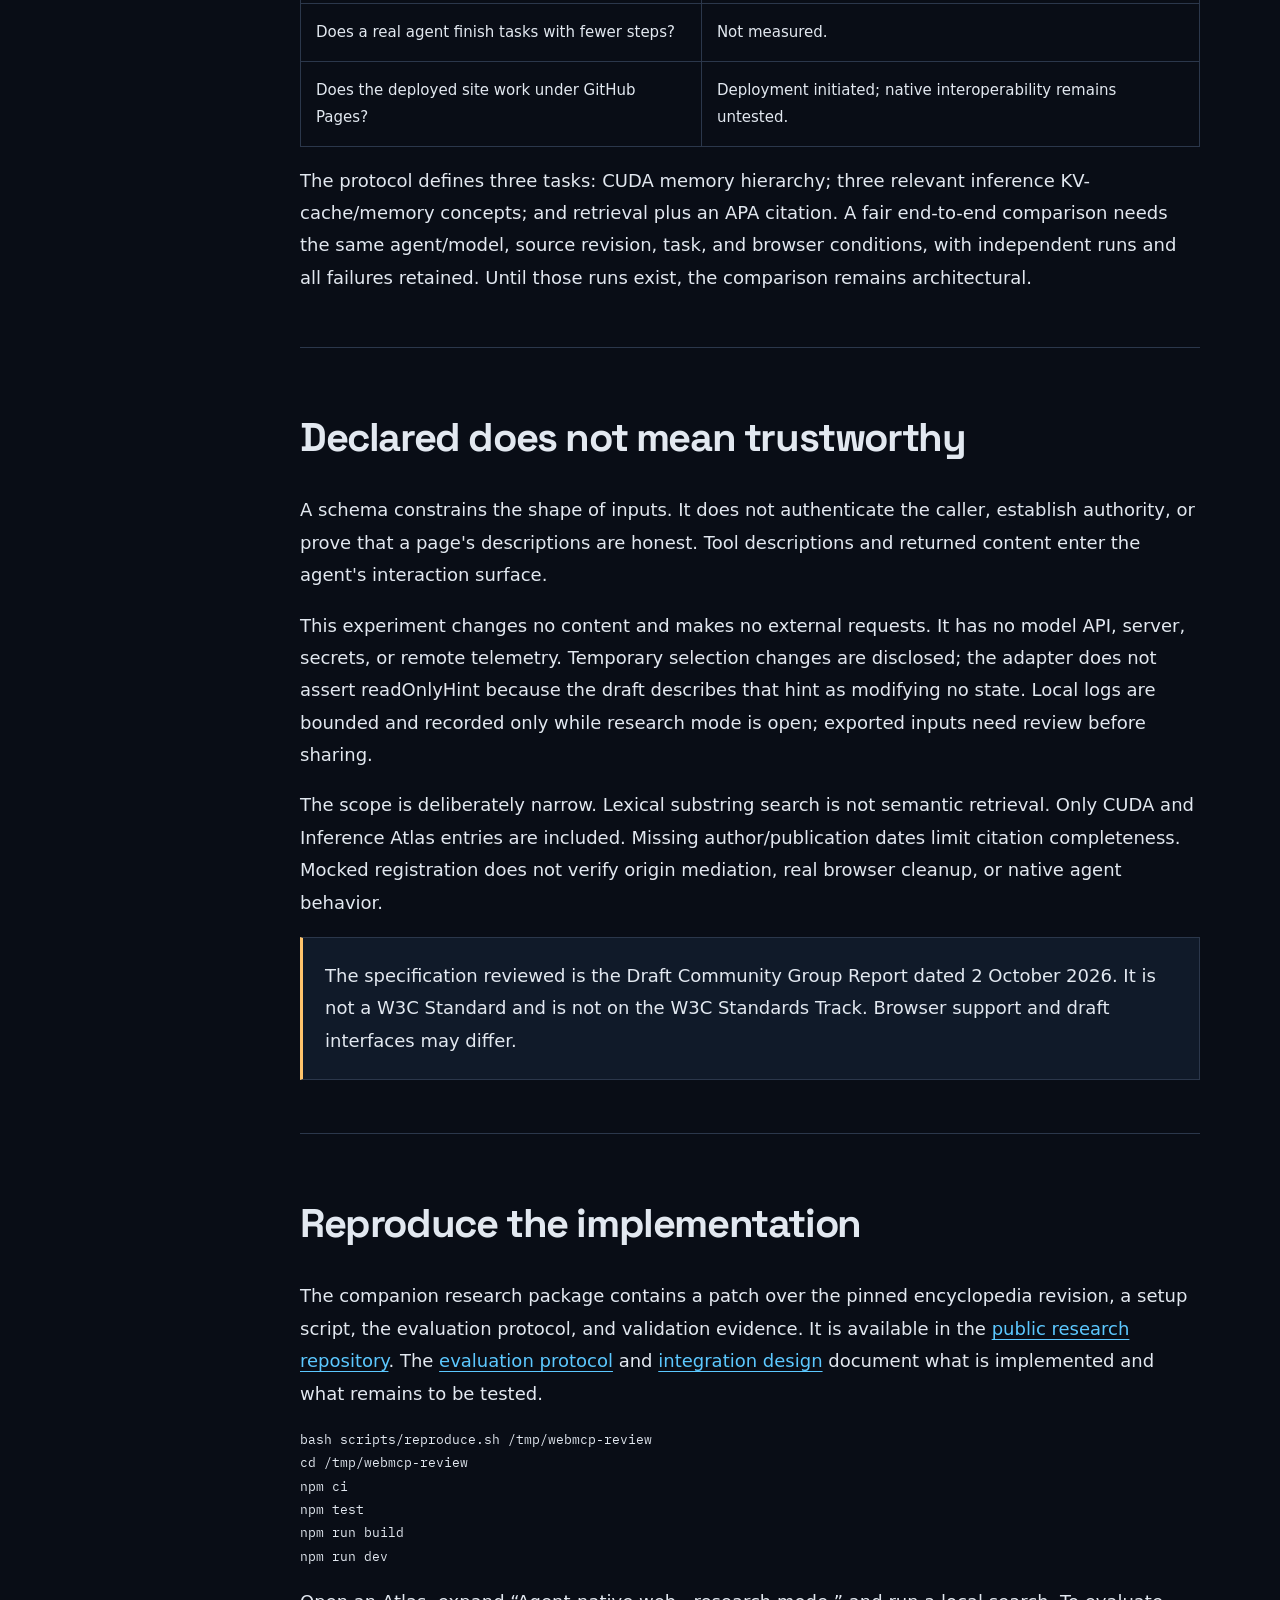
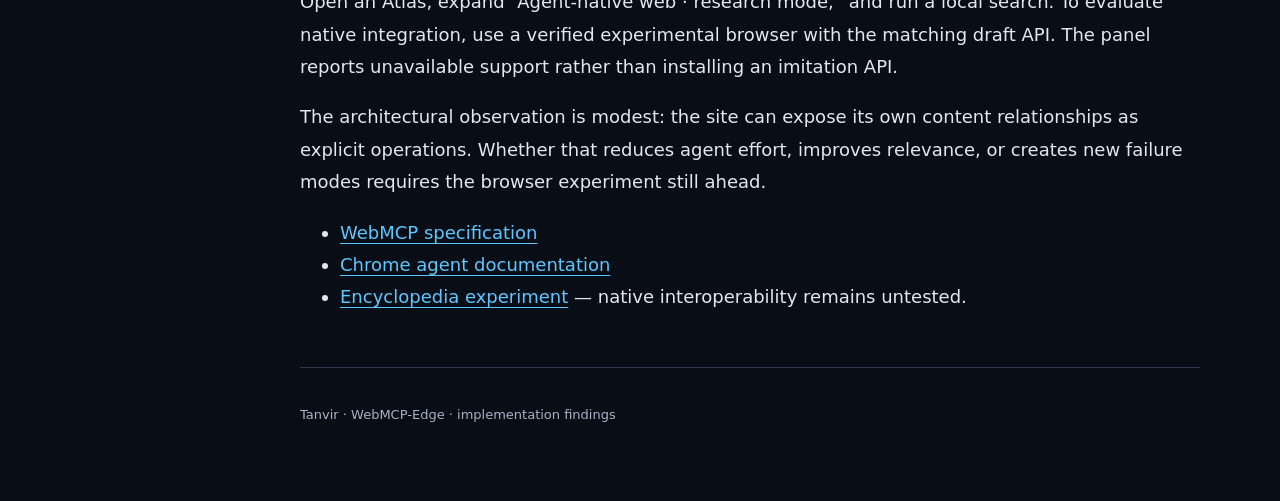
==== commit 348c9392: "Prepare MIT implementation findings release and publication links" ====
--- a/blog/index.html
+++ b/blog/index.html
@@ -1,6 +1,6 @@
-<!doctype html><html lang="en"><head><meta charset="utf-8"><meta name="viewport" content="width=device-width,initial-scale=1"><title>WebMCP: Turning a Website into an Agent-Native Interface</title><meta name="description" content="A zero-backend research prototype on real CUDA and Inference content, with explicit tools, local validation, and a reproducible evaluation protocol."><link rel="canonical" href="https://mailtotanvir.github.io/webmcp-edge/"><meta property="og:title" content="WebMCP: Turning a Website into an Agent-Native Interface"><meta property="og:description" content="A frontend-only prototype, its verified local contracts, and the browser-agent evidence still needed."><meta property="og:type" content="article"><link rel="stylesheet" href="assets/article.css"></head><body><a class="skip" href="#main">Skip to article</a><div class="layout"><aside><a href="https://mailtotanvir.github.io/">← Tanvir's blog</a><nav><a href="#interface">The interface</a><a href="#experiment">The experiment</a><a href="#trace">Inspect the paths</a><a href="#evidence">What we know</a><a href="#trust">Trust and limits</a><a href="#reproduce">Reproduce it</a></nav></aside><main id="main"><header><p class="kicker">WebMCP-Edge · implementation findings</p><h1>Turning a website into an agent-native interface</h1><p class="deck">A zero-backend WebMCP prototype on the AI Engineering Visual Encyclopedia.</p><p class="note">Implementation findings prepared for publication. The implementation has local automated validation; native browser-agent evaluation has not been run. No performance advantage is claimed.</p></header><section id="interface"><h2>The website already knows what it contains</h2><p>Ask an agent to find CUDA concepts about GPU memory. Through the ordinary interface, it must discover navigation, interpret the Atlas domains, open entries, and reconstruct which titles and explanations belong together. The site already has those relationships in its content model.</p><p>WebMCP offers a way to declare them as capabilities. Instead of asking an agent to infer every operation from presentation, a page registers tools that call application logic and return structured data. The research question is what changes at this boundary, not whether one small prototype proves that browser agents are universally better.</p></section><section id="experiment"><h2>One content model, three operations</h2><p>The prototype projects existing CUDA and Inference Atlas exports into namespaced records. It does not scrape the DOM or maintain demo articles. Titles, summaries, technical points, domains, and scene relationships come from the encyclopedia source.</p><table><caption>The actual MVP boundary</caption><tr><th>Tool</th><th>Behavior</th></tr><tr><td>search_articles</td><td>Bounded deterministic lexical search; structured titles, summaries, IDs, and links.</td></tr><tr><td>get_article</td><td>Canonical record from the source exports, with technical points and scene metadata.</td></tr><tr><td>cite_article</td><td>Title-first citation using actual title and canonical URL; missing bibliographic facts remain missing.</td></tr></table><p>Search and retrieval can reveal a matching entry in the mounted Atlas. They do not navigate to another world or alter a simulation. The human sees the same application, with a second interaction vocabulary.</p></section><section id="trace"><h2>Inspect the two paths</h2><p>This interactive diagram is illustrative architecture, not a recorded agent trace. Step through how the interface boundary differs.</p><div class="instrument"><div class="controls"><button data-path="dom" aria-pressed="true">DOM / UI</button><button data-path="tools" aria-pressed="false">Declared tools</button><button id="step">Next step</button></div><ol id="stages"></ol><p id="explanation" aria-live="polite"></p><pre id="payload"></pre><p class="caption">Illustrative. No measured latency or action savings.</p></div><p>Native execution and the local harness are separate modes. The harness calls our application functions. Native mode discovers a RegisteredTool object through document.modelContext, passes it to executeTool, and displays the browser's serialized result. A harness result is not proof that a browser agent can discover the tools.</p></section><section id="evidence"><h2>What has actually been established?</h2><p><strong>218 tests passed across 13 suites, including six new WebMCP tests. The TypeScript check and production subpath build passed.</strong></p><p>Local tests validate the real-content projection, identifiers and destinations, search limits, malformed arguments, deterministic citations, and mocked registration/cancellation behavior. The full inherited suite also runs, protecting simulation and content contracts.</p><table><caption>Evidence boundaries; <a href="evidence/validation.md">read the validation report</a>, <a href="evidence/tests.log">test log</a>, and <a href="evidence/build.log">build log</a>.</caption><tr><th>Question</th><th>Status</th></tr><tr><td>Do pure functions return source-backed records?</td><td>Automated contracts tested locally.</td></tr><tr><td>Does the production static export build?</td><td>GitHub Pages subpath export passed locally.</td></tr><tr><td>Does experimental Chrome expose this draft API?</td><td>Not tested.</td></tr><tr><td>Does a real agent finish tasks with fewer steps?</td><td>Not measured.</td></tr><tr><td>Does the deployed site work under GitHub Pages?</td><td>Deployment withheld for review.</td></tr></table><p>The protocol defines three tasks: CUDA memory hierarchy; three relevant inference KV-cache/memory concepts; and retrieval plus an APA citation. A fair end-to-end comparison needs the same agent/model, source revision, task, and browser conditions, with independent runs and all failures retained. Until those runs exist, the comparison remains architectural.</p></section><section id="trust"><h2>Declared does not mean trustworthy</h2><p>A schema constrains the shape of inputs. It does not authenticate the caller, establish authority, or prove that a page's descriptions are honest. Tool descriptions and returned content enter the agent's interaction surface.</p><p>This experiment changes no content and makes no external requests. It has no model API, server, secrets, or remote telemetry. Temporary selection changes are disclosed; the adapter does not assert readOnlyHint because the draft describes that hint as modifying no state. Local logs are bounded and recorded only while research mode is open; exported inputs need review before sharing.</p><p>The scope is deliberately narrow. Lexical substring search is not semantic retrieval. Only CUDA and Inference Atlas entries are included. Missing author/publication dates limit citation completeness. Mocked registration does not verify origin mediation, real browser cleanup, or native agent behavior.</p><p class="note">The specification reviewed is the Draft Community Group Report dated 2 October 2026. It is not a W3C Standard and is not on the W3C Standards Track. Browser support and draft interfaces may differ.</p></section><section id="reproduce"><h2>Reproduce the implementation</h2><p>The companion research package contains a patch over the pinned encyclopedia revision, a setup script, the evaluation protocol, and validation evidence. Its public GitHub release is pending. The <a href="evidence/protocol.md">evaluation protocol</a> and <a href="design.md">integration design</a> document what is implemented and what remains to be tested.</p><pre>bash scripts/reproduce.sh /tmp/webmcp-review
+<!doctype html><html lang="en"><head><meta charset="utf-8"><meta name="viewport" content="width=device-width,initial-scale=1"><title>WebMCP: Turning a Website into an Agent-Native Interface</title><meta name="description" content="A zero-backend research prototype on real CUDA and Inference content, with explicit tools, local validation, and a reproducible evaluation protocol."><link rel="canonical" href="https://mailtotanvir.github.io/webmcp-edge/"><meta property="og:title" content="WebMCP: Turning a Website into an Agent-Native Interface"><meta property="og:description" content="A frontend-only prototype, its verified local contracts, and the browser-agent evidence still needed."><meta property="og:type" content="article"><link rel="stylesheet" href="assets/article.css"></head><body><a class="skip" href="#main">Skip to article</a><div class="layout"><aside><a href="https://mailtotanvir.github.io/">← Tanvir's blog</a><nav><a href="#interface">The interface</a><a href="#experiment">The experiment</a><a href="#trace">Inspect the paths</a><a href="#evidence">What we know</a><a href="#trust">Trust and limits</a><a href="#reproduce">Reproduce it</a></nav></aside><main id="main"><header><p class="kicker">WebMCP-Edge · implementation findings</p><h1>Turning a website into an agent-native interface</h1><p class="deck">A zero-backend WebMCP prototype on the AI Engineering Visual Encyclopedia.</p><p class="note">Implementation findings. The implementation has local automated validation; native browser-agent evaluation has not been run. No performance advantage is claimed.</p></header><section id="interface"><h2>The website already knows what it contains</h2><p>Ask an agent to find CUDA concepts about GPU memory. Through the ordinary interface, it must discover navigation, interpret the Atlas domains, open entries, and reconstruct which titles and explanations belong together. The site already has those relationships in its content model.</p><p>WebMCP offers a way to declare them as capabilities. Instead of asking an agent to infer every operation from presentation, a page registers tools that call application logic and return structured data. The research question is what changes at this boundary, not whether one small prototype proves that browser agents are universally better.</p></section><section id="experiment"><h2>One content model, three operations</h2><p>The prototype projects existing CUDA and Inference Atlas exports into namespaced records. It does not scrape the DOM or maintain demo articles. Titles, summaries, technical points, domains, and scene relationships come from the encyclopedia source.</p><table><caption>The actual MVP boundary</caption><tr><th>Tool</th><th>Behavior</th></tr><tr><td>search_articles</td><td>Bounded deterministic lexical search; structured titles, summaries, IDs, and links.</td></tr><tr><td>get_article</td><td>Canonical record from the source exports, with technical points and scene metadata.</td></tr><tr><td>cite_article</td><td>Title-first citation using actual title and canonical URL; missing bibliographic facts remain missing.</td></tr></table><p>Search and retrieval can reveal a matching entry in the mounted Atlas. They do not navigate to another world or alter a simulation. The human sees the same application, with a second interaction vocabulary.</p></section><section id="trace"><h2>Inspect the two paths</h2><p>This interactive diagram is illustrative architecture, not a recorded agent trace. Step through how the interface boundary differs.</p><div class="instrument"><div class="controls"><button data-path="dom" aria-pressed="true">DOM / UI</button><button data-path="tools" aria-pressed="false">Declared tools</button><button id="step">Next step</button></div><ol id="stages"></ol><p id="explanation" aria-live="polite"></p><pre id="payload"></pre><p class="caption">Illustrative. No measured latency or action savings.</p></div><p>Native execution and the local harness are separate modes. The harness calls our application functions. Native mode discovers a RegisteredTool object through document.modelContext, passes it to executeTool, and displays the browser's serialized result. A harness result is not proof that a browser agent can discover the tools.</p></section><section id="evidence"><h2>What has actually been established?</h2><p><strong>218 tests passed across 13 suites, including six new WebMCP tests. The TypeScript check and production subpath build passed.</strong></p><p>Local tests validate the real-content projection, identifiers and destinations, search limits, malformed arguments, deterministic citations, and mocked registration/cancellation behavior. The full inherited suite also runs, protecting simulation and content contracts.</p><table><caption>Evidence boundaries; <a href="evidence/validation.md">read the validation report</a>, <a href="evidence/tests.log">test log</a>, and <a href="evidence/build.log">build log</a>.</caption><tr><th>Question</th><th>Status</th></tr><tr><td>Do pure functions return source-backed records?</td><td>Automated contracts tested locally.</td></tr><tr><td>Does the production static export build?</td><td>GitHub Pages subpath export passed locally.</td></tr><tr><td>Does experimental Chrome expose this draft API?</td><td>Not tested.</td></tr><tr><td>Does a real agent finish tasks with fewer steps?</td><td>Not measured.</td></tr><tr><td>Does the deployed site work under GitHub Pages?</td><td>Deployment initiated; native interoperability remains untested.</td></tr></table><p>The protocol defines three tasks: CUDA memory hierarchy; three relevant inference KV-cache/memory concepts; and retrieval plus an APA citation. A fair end-to-end comparison needs the same agent/model, source revision, task, and browser conditions, with independent runs and all failures retained. Until those runs exist, the comparison remains architectural.</p></section><section id="trust"><h2>Declared does not mean trustworthy</h2><p>A schema constrains the shape of inputs. It does not authenticate the caller, establish authority, or prove that a page's descriptions are honest. Tool descriptions and returned content enter the agent's interaction surface.</p><p>This experiment changes no content and makes no external requests. It has no model API, server, secrets, or remote telemetry. Temporary selection changes are disclosed; the adapter does not assert readOnlyHint because the draft describes that hint as modifying no state. Local logs are bounded and recorded only while research mode is open; exported inputs need review before sharing.</p><p>The scope is deliberately narrow. Lexical substring search is not semantic retrieval. Only CUDA and Inference Atlas entries are included. Missing author/publication dates limit citation completeness. Mocked registration does not verify origin mediation, real browser cleanup, or native agent behavior.</p><p class="note">The specification reviewed is the Draft Community Group Report dated 2 October 2026. It is not a W3C Standard and is not on the W3C Standards Track. Browser support and draft interfaces may differ.</p></section><section id="reproduce"><h2>Reproduce the implementation</h2><p>The companion research package contains a patch over the pinned encyclopedia revision, a setup script, the evaluation protocol, and validation evidence. It is available in the <a href="https://github.com/mailtotanvir/WebMCP-Edge">public research repository</a>. The <a href="evidence/protocol.md">evaluation protocol</a> and <a href="design.md">integration design</a> document what is implemented and what remains to be tested.</p><pre>bash scripts/reproduce.sh /tmp/webmcp-review
 cd /tmp/webmcp-review
 npm ci
 npm test
 npm run build
-npm run dev</pre><p>Open an Atlas, expand “Agent-native web · research mode,” and run a local search. To evaluate native integration, use a verified experimental browser with the matching draft API. The panel reports unavailable support rather than installing an imitation API.</p><p>The architectural observation is modest: the site can expose its own content relationships as explicit operations. Whether that reduces agent effort, improves relevance, or creates new failure modes requires the browser experiment still ahead.</p><ul><li><a href="https://webmachinelearning.github.io/webmcp/">WebMCP specification</a></li><li><a href="https://developer.chrome.com/docs/ai/agents">Chrome agent documentation</a></li><li><a href="https://mailtotanvir.github.io/AI-Engineering-Visual-Guide/">Existing encyclopedia</a> — current site, not a claim that this integration is deployed.</li></ul></section><footer>Tanvir · WebMCP-Edge · implementation findings</footer></main></div><script src="assets/article.js"></script></body></html>
+npm run dev</pre><p>Open an Atlas, expand “Agent-native web · research mode,” and run a local search. To evaluate native integration, use a verified experimental browser with the matching draft API. The panel reports unavailable support rather than installing an imitation API.</p><p>The architectural observation is modest: the site can expose its own content relationships as explicit operations. Whether that reduces agent effort, improves relevance, or creates new failure modes requires the browser experiment still ahead.</p><ul><li><a href="https://webmachinelearning.github.io/webmcp/">WebMCP specification</a></li><li><a href="https://developer.chrome.com/docs/ai/agents">Chrome agent documentation</a></li><li><a href="https://mailtotanvir.github.io/AI-Engineering-Visual-Guide/">Encyclopedia experiment</a> — native interoperability remains untested.</li></ul></section><footer>Tanvir · WebMCP-Edge · implementation findings</footer></main></div><script src="assets/article.js"></script></body></html>
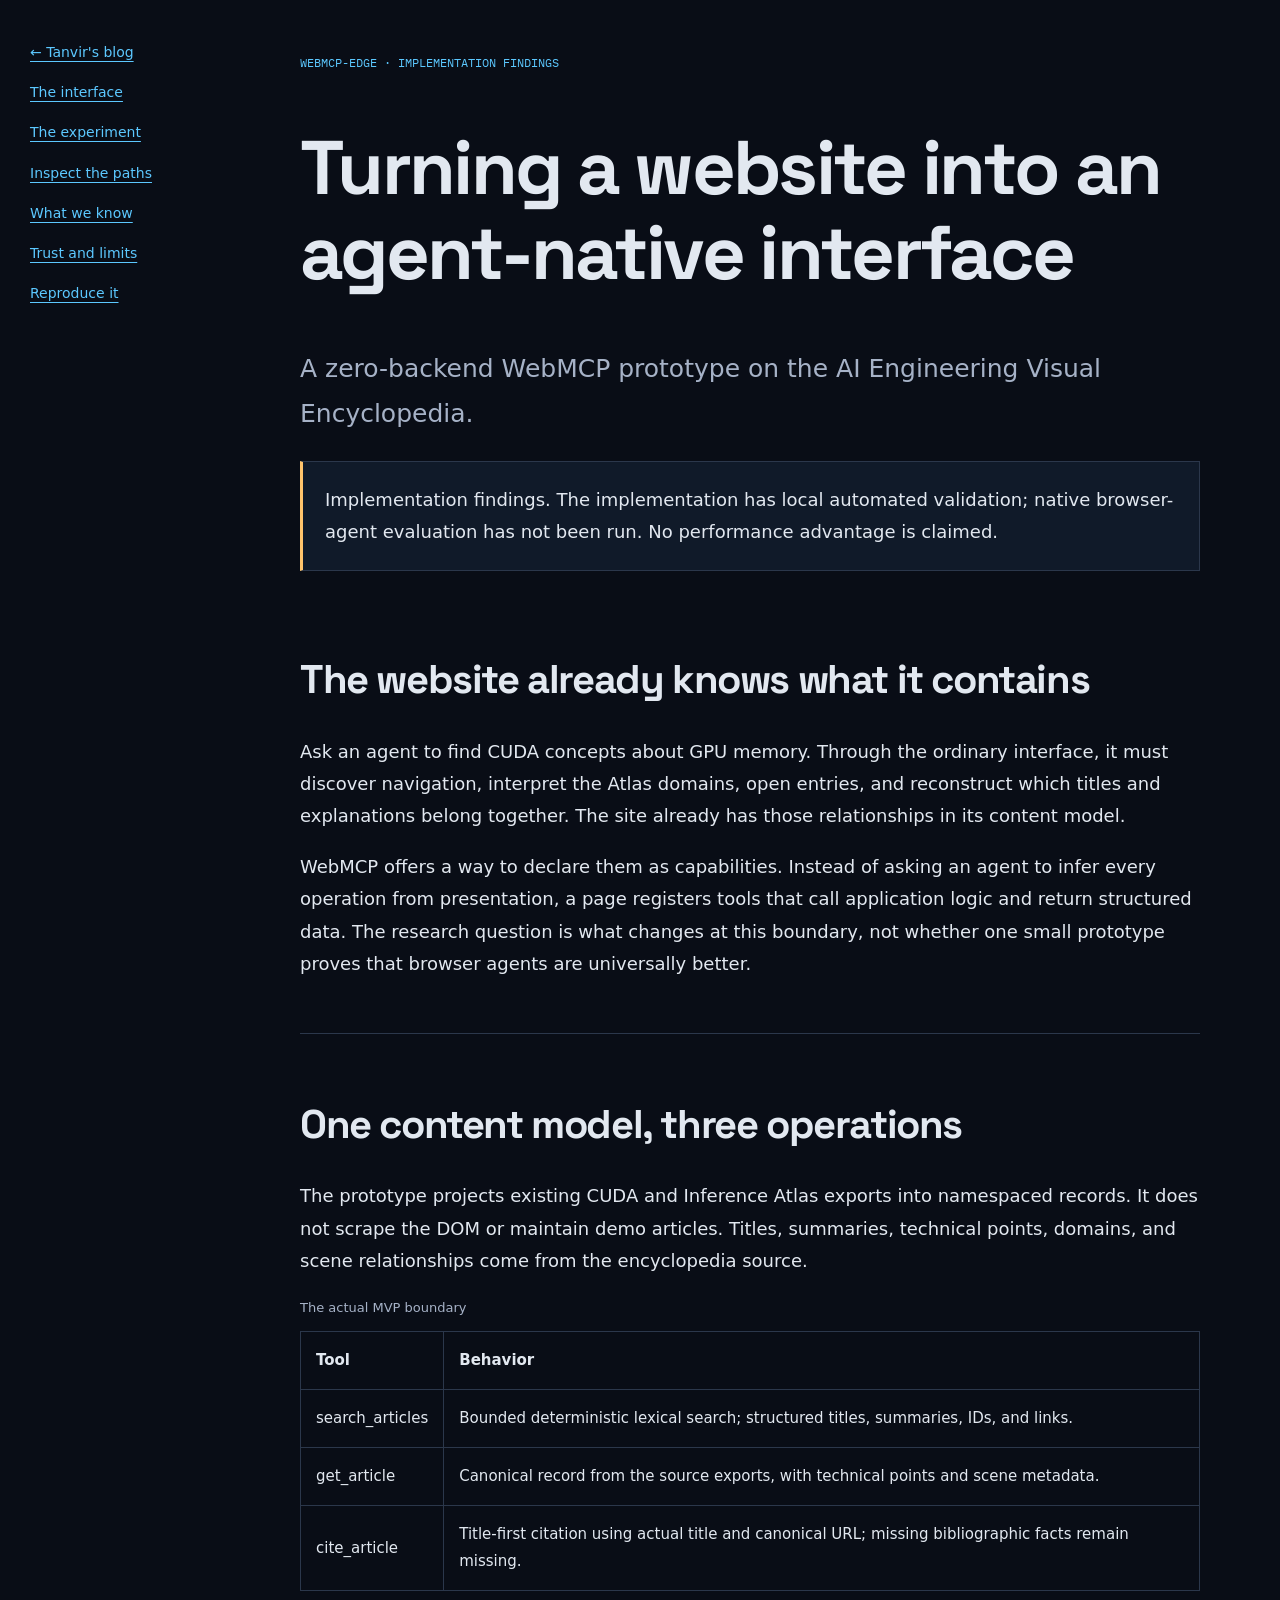
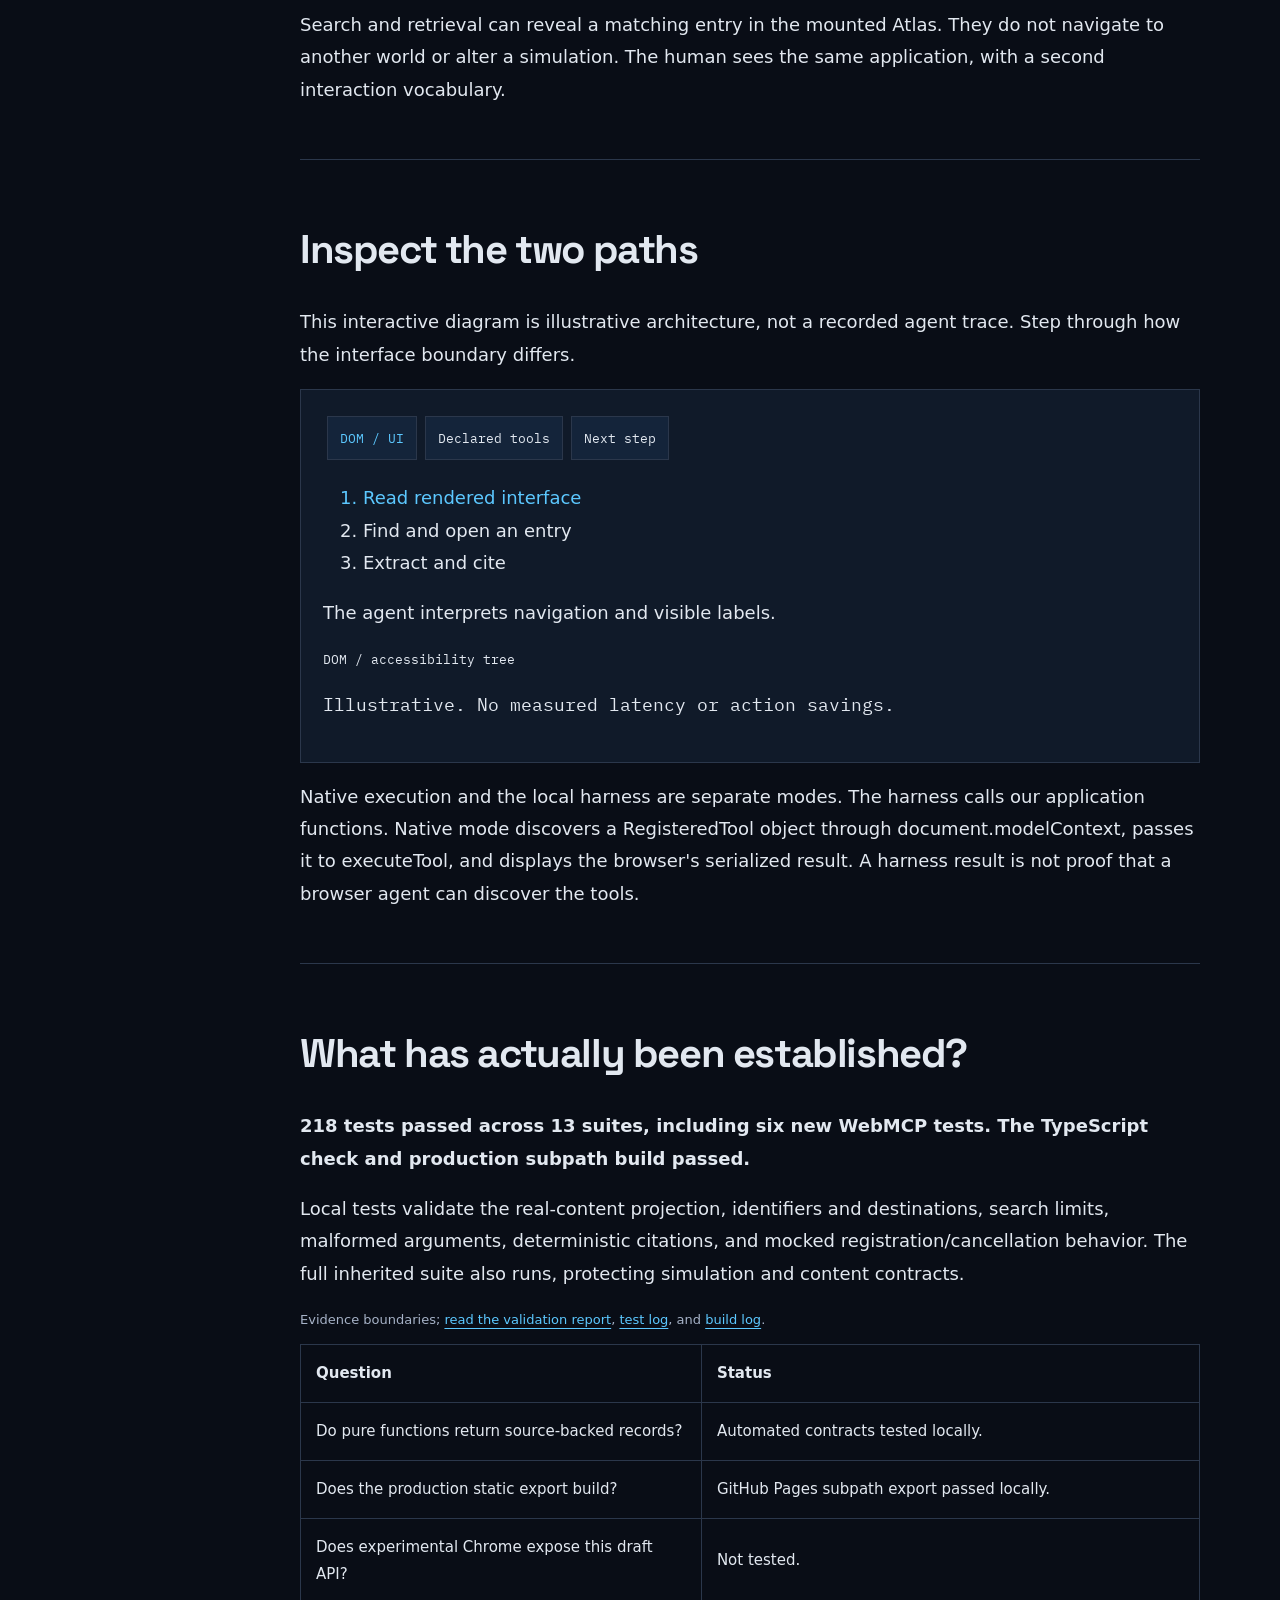
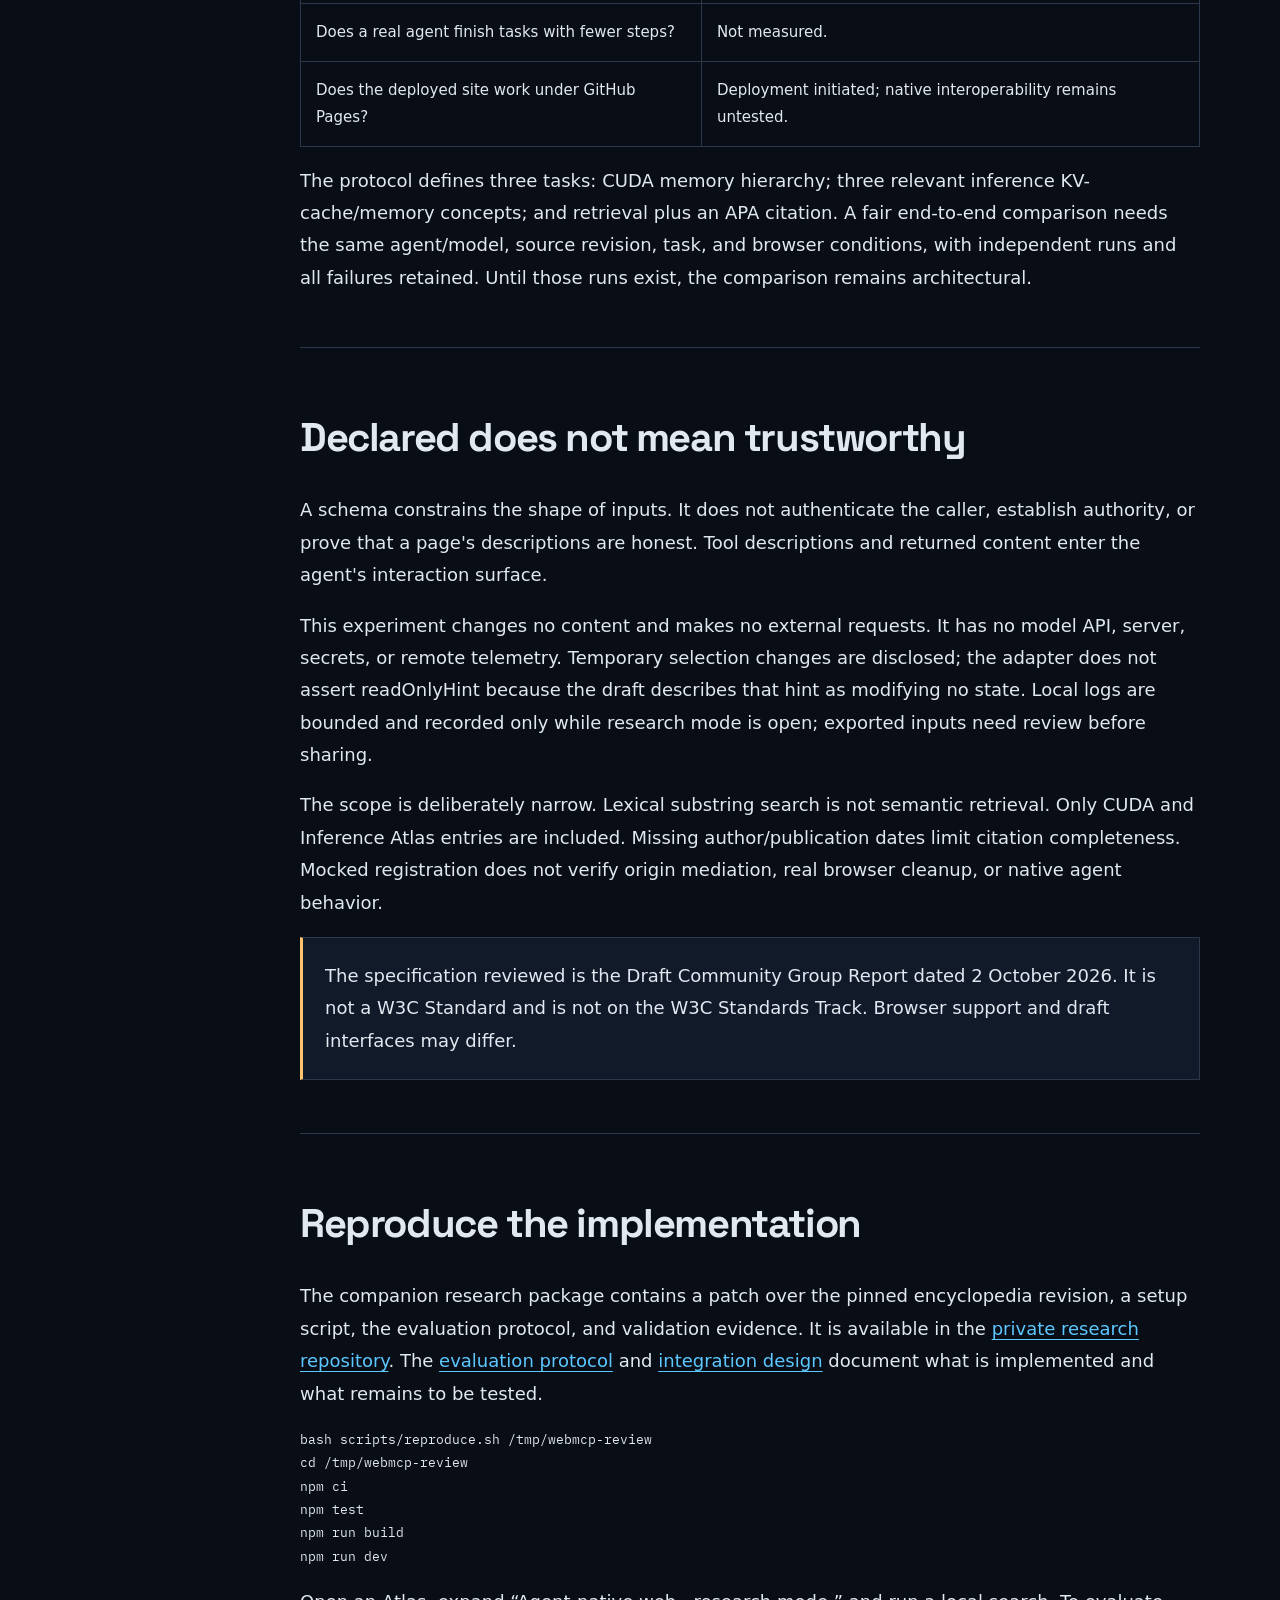
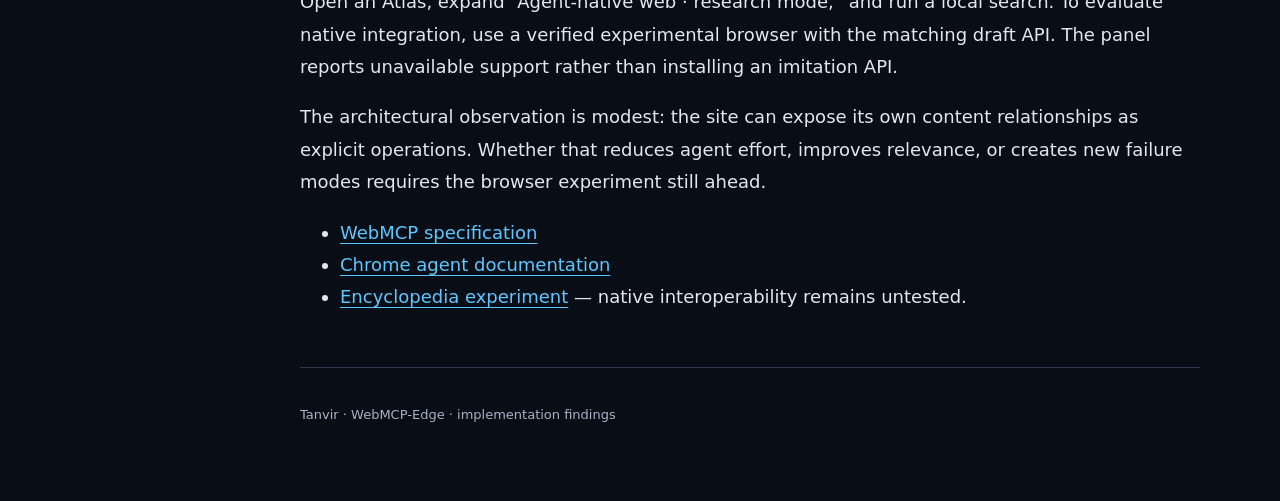
==== commit 5aff0811: "Sanitize review package and document architecture, reproduction, evidence, and limits" ====
--- a/blog/index.html
+++ b/blog/index.html
@@ -1,4 +1,4 @@
-<!doctype html><html lang="en"><head><meta charset="utf-8"><meta name="viewport" content="width=device-width,initial-scale=1"><title>WebMCP: Turning a Website into an Agent-Native Interface</title><meta name="description" content="A zero-backend research prototype on real CUDA and Inference content, with explicit tools, local validation, and a reproducible evaluation protocol."><link rel="canonical" href="https://mailtotanvir.github.io/webmcp-edge/"><meta property="og:title" content="WebMCP: Turning a Website into an Agent-Native Interface"><meta property="og:description" content="A frontend-only prototype, its verified local contracts, and the browser-agent evidence still needed."><meta property="og:type" content="article"><link rel="stylesheet" href="assets/article.css"></head><body><a class="skip" href="#main">Skip to article</a><div class="layout"><aside><a href="https://mailtotanvir.github.io/">← Tanvir's blog</a><nav><a href="#interface">The interface</a><a href="#experiment">The experiment</a><a href="#trace">Inspect the paths</a><a href="#evidence">What we know</a><a href="#trust">Trust and limits</a><a href="#reproduce">Reproduce it</a></nav></aside><main id="main"><header><p class="kicker">WebMCP-Edge · implementation findings</p><h1>Turning a website into an agent-native interface</h1><p class="deck">A zero-backend WebMCP prototype on the AI Engineering Visual Encyclopedia.</p><p class="note">Implementation findings. The implementation has local automated validation; native browser-agent evaluation has not been run. No performance advantage is claimed.</p></header><section id="interface"><h2>The website already knows what it contains</h2><p>Ask an agent to find CUDA concepts about GPU memory. Through the ordinary interface, it must discover navigation, interpret the Atlas domains, open entries, and reconstruct which titles and explanations belong together. The site already has those relationships in its content model.</p><p>WebMCP offers a way to declare them as capabilities. Instead of asking an agent to infer every operation from presentation, a page registers tools that call application logic and return structured data. The research question is what changes at this boundary, not whether one small prototype proves that browser agents are universally better.</p></section><section id="experiment"><h2>One content model, three operations</h2><p>The prototype projects existing CUDA and Inference Atlas exports into namespaced records. It does not scrape the DOM or maintain demo articles. Titles, summaries, technical points, domains, and scene relationships come from the encyclopedia source.</p><table><caption>The actual MVP boundary</caption><tr><th>Tool</th><th>Behavior</th></tr><tr><td>search_articles</td><td>Bounded deterministic lexical search; structured titles, summaries, IDs, and links.</td></tr><tr><td>get_article</td><td>Canonical record from the source exports, with technical points and scene metadata.</td></tr><tr><td>cite_article</td><td>Title-first citation using actual title and canonical URL; missing bibliographic facts remain missing.</td></tr></table><p>Search and retrieval can reveal a matching entry in the mounted Atlas. They do not navigate to another world or alter a simulation. The human sees the same application, with a second interaction vocabulary.</p></section><section id="trace"><h2>Inspect the two paths</h2><p>This interactive diagram is illustrative architecture, not a recorded agent trace. Step through how the interface boundary differs.</p><div class="instrument"><div class="controls"><button data-path="dom" aria-pressed="true">DOM / UI</button><button data-path="tools" aria-pressed="false">Declared tools</button><button id="step">Next step</button></div><ol id="stages"></ol><p id="explanation" aria-live="polite"></p><pre id="payload"></pre><p class="caption">Illustrative. No measured latency or action savings.</p></div><p>Native execution and the local harness are separate modes. The harness calls our application functions. Native mode discovers a RegisteredTool object through document.modelContext, passes it to executeTool, and displays the browser's serialized result. A harness result is not proof that a browser agent can discover the tools.</p></section><section id="evidence"><h2>What has actually been established?</h2><p><strong>218 tests passed across 13 suites, including six new WebMCP tests. The TypeScript check and production subpath build passed.</strong></p><p>Local tests validate the real-content projection, identifiers and destinations, search limits, malformed arguments, deterministic citations, and mocked registration/cancellation behavior. The full inherited suite also runs, protecting simulation and content contracts.</p><table><caption>Evidence boundaries; <a href="evidence/validation.md">read the validation report</a>, <a href="evidence/tests.log">test log</a>, and <a href="evidence/build.log">build log</a>.</caption><tr><th>Question</th><th>Status</th></tr><tr><td>Do pure functions return source-backed records?</td><td>Automated contracts tested locally.</td></tr><tr><td>Does the production static export build?</td><td>GitHub Pages subpath export passed locally.</td></tr><tr><td>Does experimental Chrome expose this draft API?</td><td>Not tested.</td></tr><tr><td>Does a real agent finish tasks with fewer steps?</td><td>Not measured.</td></tr><tr><td>Does the deployed site work under GitHub Pages?</td><td>Deployment initiated; native interoperability remains untested.</td></tr></table><p>The protocol defines three tasks: CUDA memory hierarchy; three relevant inference KV-cache/memory concepts; and retrieval plus an APA citation. A fair end-to-end comparison needs the same agent/model, source revision, task, and browser conditions, with independent runs and all failures retained. Until those runs exist, the comparison remains architectural.</p></section><section id="trust"><h2>Declared does not mean trustworthy</h2><p>A schema constrains the shape of inputs. It does not authenticate the caller, establish authority, or prove that a page's descriptions are honest. Tool descriptions and returned content enter the agent's interaction surface.</p><p>This experiment changes no content and makes no external requests. It has no model API, server, secrets, or remote telemetry. Temporary selection changes are disclosed; the adapter does not assert readOnlyHint because the draft describes that hint as modifying no state. Local logs are bounded and recorded only while research mode is open; exported inputs need review before sharing.</p><p>The scope is deliberately narrow. Lexical substring search is not semantic retrieval. Only CUDA and Inference Atlas entries are included. Missing author/publication dates limit citation completeness. Mocked registration does not verify origin mediation, real browser cleanup, or native agent behavior.</p><p class="note">The specification reviewed is the Draft Community Group Report dated 2 October 2026. It is not a W3C Standard and is not on the W3C Standards Track. Browser support and draft interfaces may differ.</p></section><section id="reproduce"><h2>Reproduce the implementation</h2><p>The companion research package contains a patch over the pinned encyclopedia revision, a setup script, the evaluation protocol, and validation evidence. It is available in the <a href="https://github.com/mailtotanvir/WebMCP-Edge">public research repository</a>. The <a href="evidence/protocol.md">evaluation protocol</a> and <a href="design.md">integration design</a> document what is implemented and what remains to be tested.</p><pre>bash scripts/reproduce.sh /tmp/webmcp-review
+<!doctype html><html lang="en"><head><meta charset="utf-8"><meta name="viewport" content="width=device-width,initial-scale=1"><title>WebMCP: Turning a Website into an Agent-Native Interface</title><meta name="description" content="A zero-backend research prototype on real CUDA and Inference content, with explicit tools, local validation, and a reproducible evaluation protocol."><meta property="og:title" content="WebMCP: Turning a Website into an Agent-Native Interface"><meta property="og:description" content="A frontend-only prototype, its verified local contracts, and the browser-agent evidence still needed."><meta property="og:type" content="article"><link rel="stylesheet" href="assets/article.css"></head><body><a class="skip" href="#main">Skip to article</a><div class="layout"><aside><a href="https://mailtotanvir.github.io/">← Tanvir's blog</a><nav><a href="#interface">The interface</a><a href="#experiment">The experiment</a><a href="#trace">Inspect the paths</a><a href="#evidence">What we know</a><a href="#trust">Trust and limits</a><a href="#reproduce">Reproduce it</a></nav></aside><main id="main"><header><p class="kicker">WebMCP-Edge · implementation findings</p><h1>Turning a website into an agent-native interface</h1><p class="deck">A zero-backend WebMCP prototype on the AI Engineering Visual Encyclopedia.</p><p class="note">Implementation findings. The implementation has local automated validation; native browser-agent evaluation has not been run. No performance advantage is claimed.</p></header><section id="interface"><h2>The website already knows what it contains</h2><p>Ask an agent to find CUDA concepts about GPU memory. Through the ordinary interface, it must discover navigation, interpret the Atlas domains, open entries, and reconstruct which titles and explanations belong together. The site already has those relationships in its content model.</p><p>WebMCP offers a way to declare them as capabilities. Instead of asking an agent to infer every operation from presentation, a page registers tools that call application logic and return structured data. The research question is what changes at this boundary, not whether one small prototype proves that browser agents are universally better.</p></section><section id="experiment"><h2>One content model, three operations</h2><p>The prototype projects existing CUDA and Inference Atlas exports into namespaced records. It does not scrape the DOM or maintain demo articles. Titles, summaries, technical points, domains, and scene relationships come from the encyclopedia source.</p><table><caption>The actual MVP boundary</caption><tr><th>Tool</th><th>Behavior</th></tr><tr><td>search_articles</td><td>Bounded deterministic lexical search; structured titles, summaries, IDs, and links.</td></tr><tr><td>get_article</td><td>Canonical record from the source exports, with technical points and scene metadata.</td></tr><tr><td>cite_article</td><td>Title-first citation using actual title and canonical URL; missing bibliographic facts remain missing.</td></tr></table><p>Search and retrieval can reveal a matching entry in the mounted Atlas. They do not navigate to another world or alter a simulation. The human sees the same application, with a second interaction vocabulary.</p></section><section id="trace"><h2>Inspect the two paths</h2><p>This interactive diagram is illustrative architecture, not a recorded agent trace. Step through how the interface boundary differs.</p><div class="instrument"><div class="controls"><button data-path="dom" aria-pressed="true">DOM / UI</button><button data-path="tools" aria-pressed="false">Declared tools</button><button id="step">Next step</button></div><ol id="stages"></ol><p id="explanation" aria-live="polite"></p><pre id="payload"></pre><p class="caption">Illustrative. No measured latency or action savings.</p></div><p>Native execution and the local harness are separate modes. The harness calls our application functions. Native mode discovers a RegisteredTool object through document.modelContext, passes it to executeTool, and displays the browser's serialized result. A harness result is not proof that a browser agent can discover the tools.</p></section><section id="evidence"><h2>What has actually been established?</h2><p><strong>218 tests passed across 13 suites, including six new WebMCP tests. The TypeScript check and production subpath build passed.</strong></p><p>Local tests validate the real-content projection, identifiers and destinations, search limits, malformed arguments, deterministic citations, and mocked registration/cancellation behavior. The full inherited suite also runs, protecting simulation and content contracts.</p><table><caption>Evidence boundaries; <a href="evidence/validation.md">read the validation report</a>, <a href="evidence/tests.log">test log</a>, and <a href="evidence/build.log">build log</a>.</caption><tr><th>Question</th><th>Status</th></tr><tr><td>Do pure functions return source-backed records?</td><td>Automated contracts tested locally.</td></tr><tr><td>Does the production static export build?</td><td>GitHub Pages subpath export passed locally.</td></tr><tr><td>Does experimental Chrome expose this draft API?</td><td>Not tested.</td></tr><tr><td>Does a real agent finish tasks with fewer steps?</td><td>Not measured.</td></tr><tr><td>Does the deployed site work under GitHub Pages?</td><td>Deployment initiated; native interoperability remains untested.</td></tr></table><p>The protocol defines three tasks: CUDA memory hierarchy; three relevant inference KV-cache/memory concepts; and retrieval plus an APA citation. A fair end-to-end comparison needs the same agent/model, source revision, task, and browser conditions, with independent runs and all failures retained. Until those runs exist, the comparison remains architectural.</p></section><section id="trust"><h2>Declared does not mean trustworthy</h2><p>A schema constrains the shape of inputs. It does not authenticate the caller, establish authority, or prove that a page's descriptions are honest. Tool descriptions and returned content enter the agent's interaction surface.</p><p>This experiment changes no content and makes no external requests. It has no model API, server, secrets, or remote telemetry. Temporary selection changes are disclosed; the adapter does not assert readOnlyHint because the draft describes that hint as modifying no state. Local logs are bounded and recorded only while research mode is open; exported inputs need review before sharing.</p><p>The scope is deliberately narrow. Lexical substring search is not semantic retrieval. Only CUDA and Inference Atlas entries are included. Missing author/publication dates limit citation completeness. Mocked registration does not verify origin mediation, real browser cleanup, or native agent behavior.</p><p class="note">The specification reviewed is the Draft Community Group Report dated 2 October 2026. It is not a W3C Standard and is not on the W3C Standards Track. Browser support and draft interfaces may differ.</p></section><section id="reproduce"><h2>Reproduce the implementation</h2><p>The companion research package contains a patch over the pinned encyclopedia revision, a setup script, the evaluation protocol, and validation evidence. It is available in the <a href="https://github.com/mailtotanvir/WebMCP-Edge">private research repository</a>. The <a href="evidence/protocol.md">evaluation protocol</a> and <a href="design.md">integration design</a> document what is implemented and what remains to be tested.</p><pre>bash scripts/reproduce.sh /tmp/webmcp-review
 cd /tmp/webmcp-review
 npm ci
 npm test
